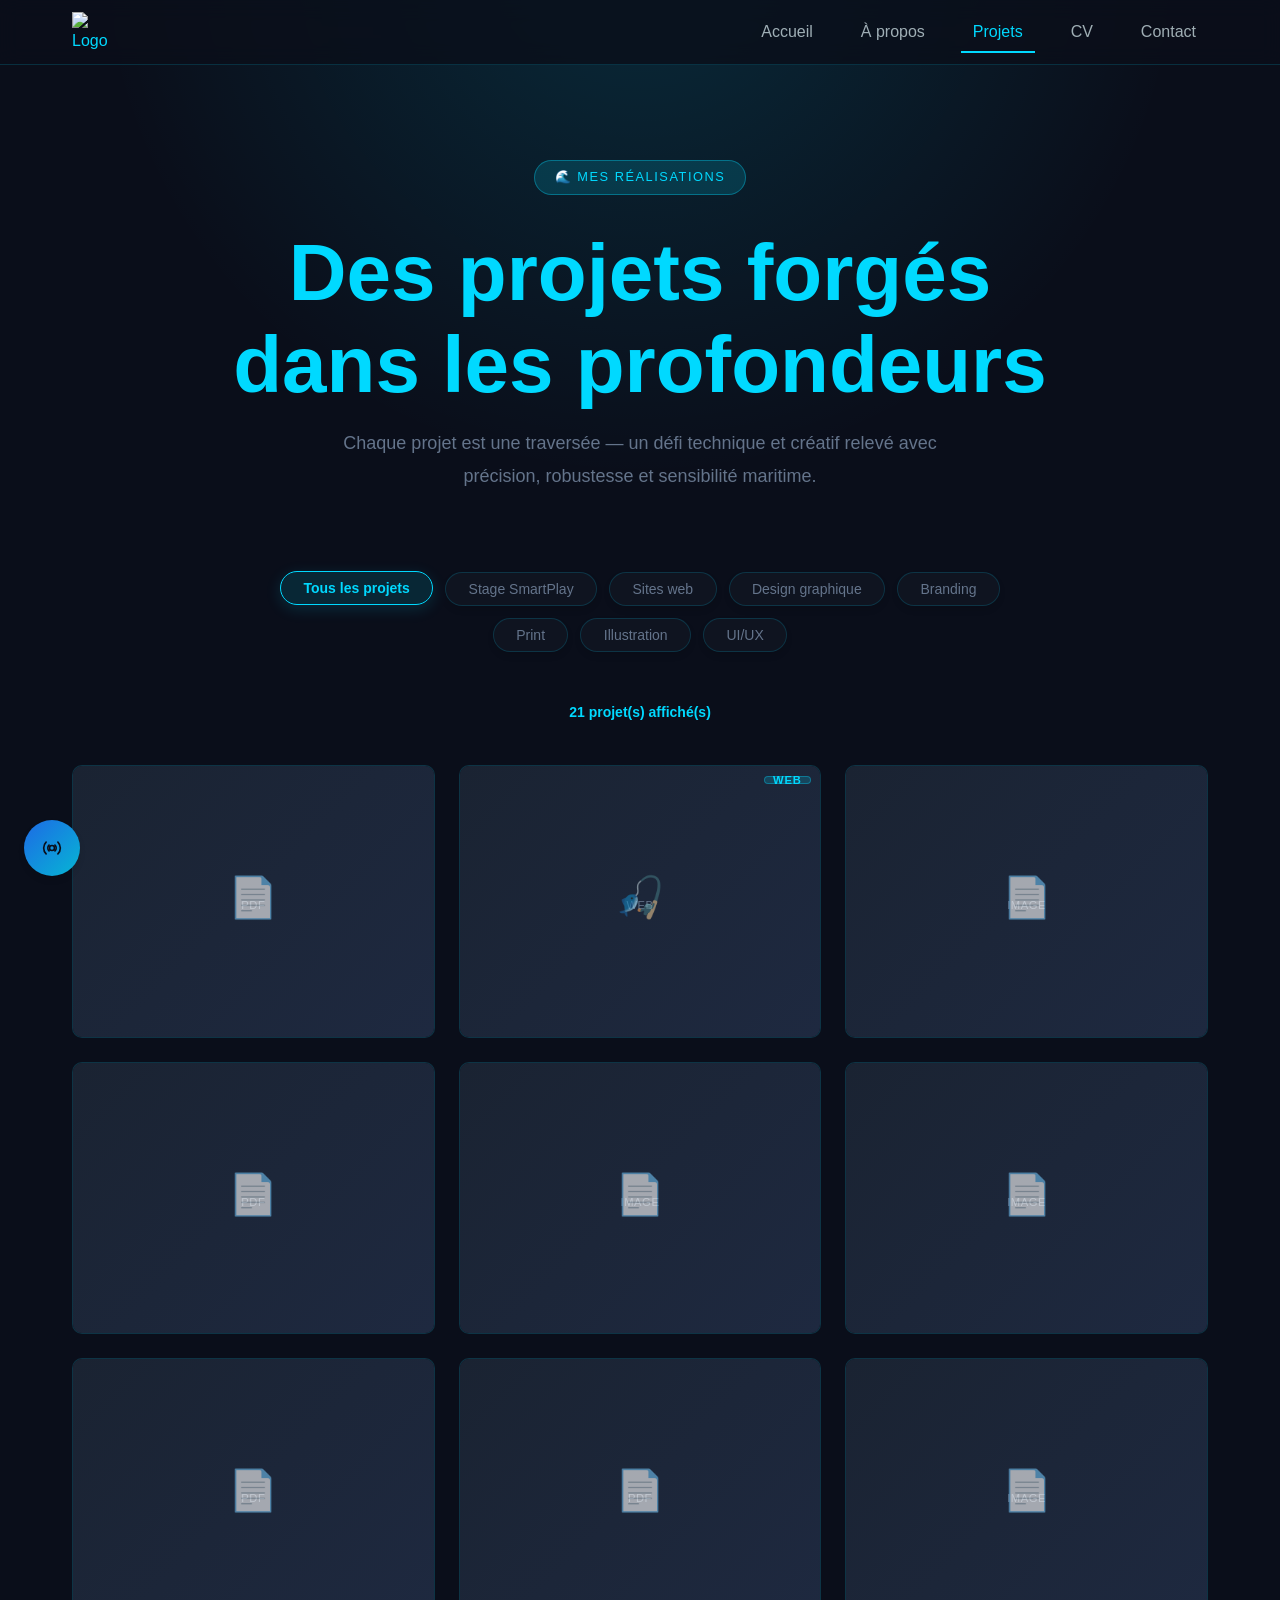
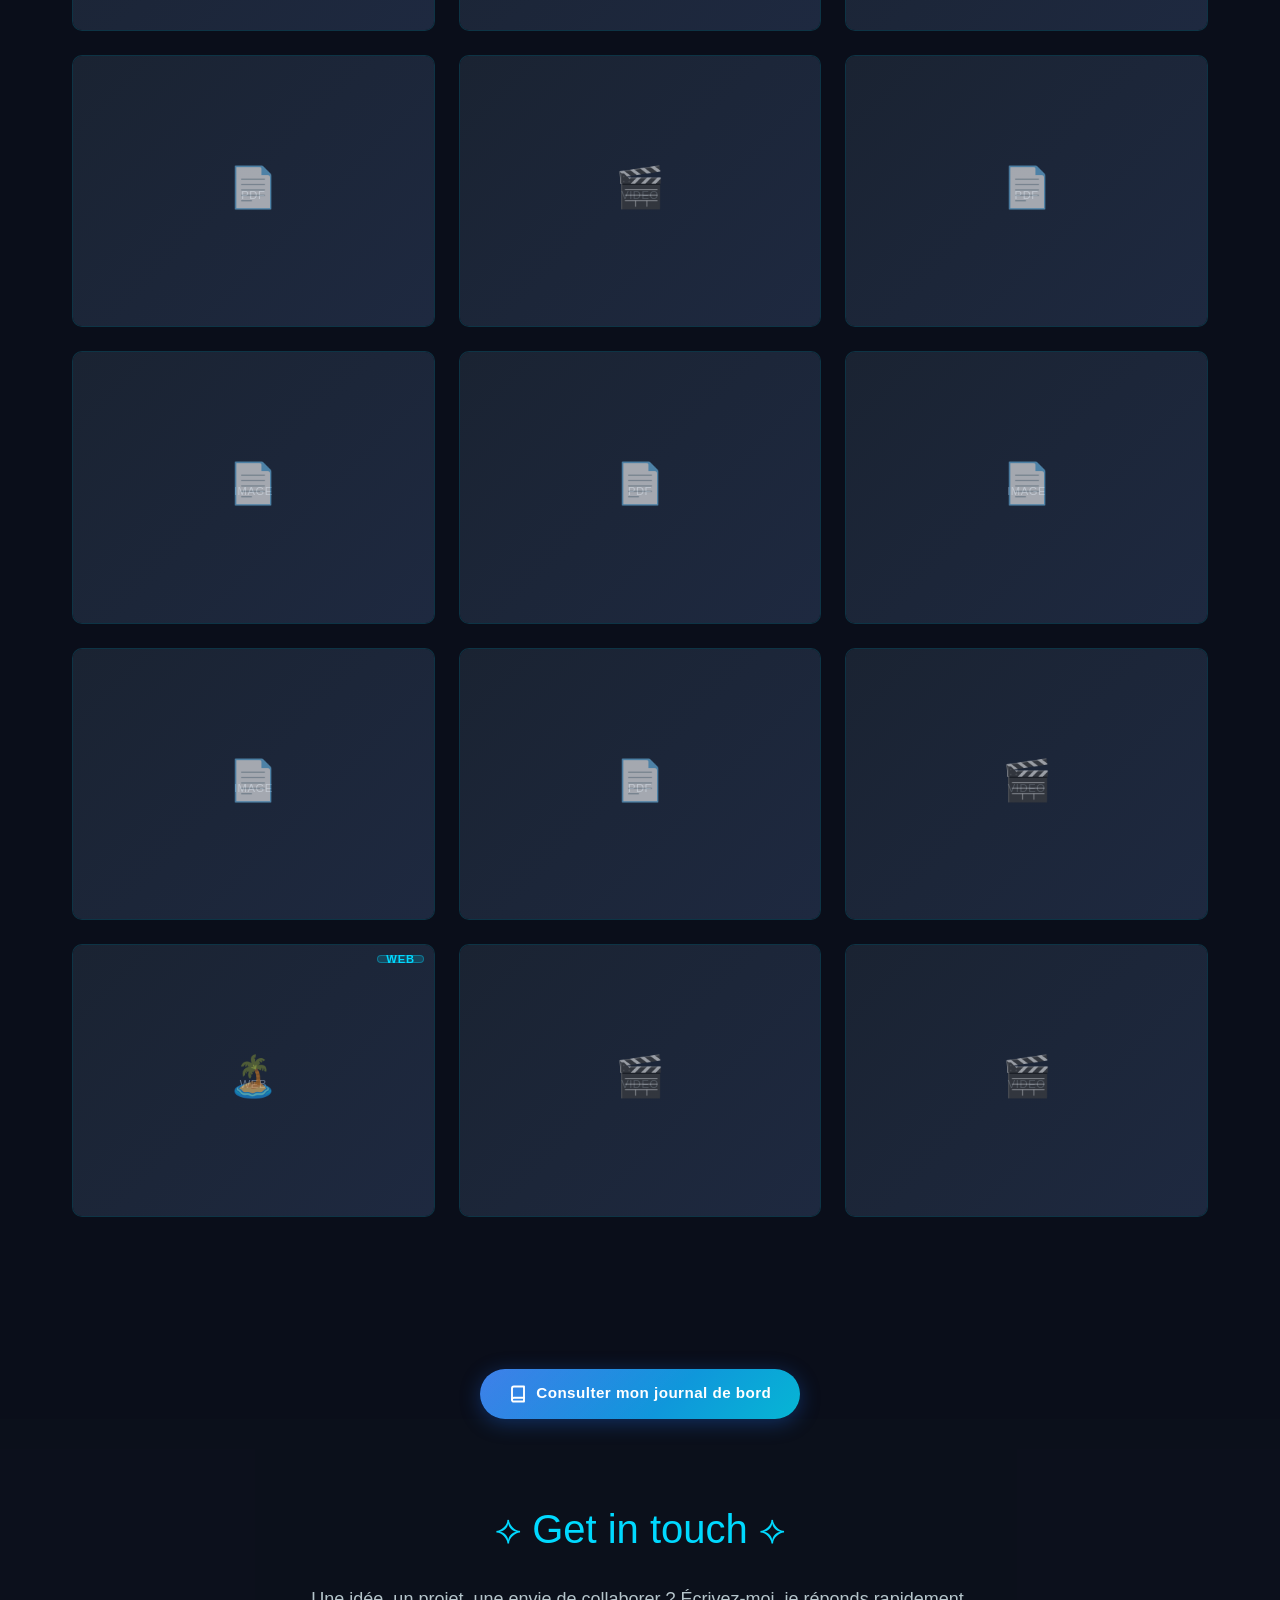
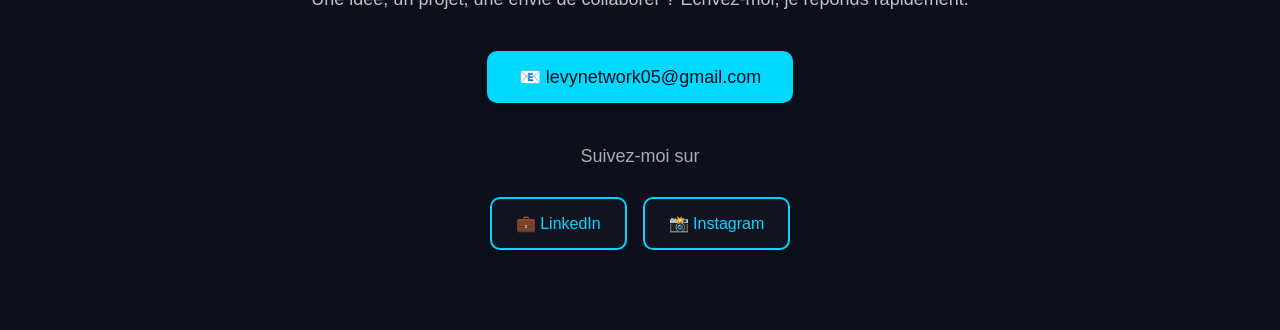
==== project.html @ 8e1d2e31 "Add files via upload" ====
<!DOCTYPE html>
<html lang="fr">
<head>
  <meta charset="UTF-8">
  <meta name="viewport" content="width=device-width, initial-scale=1.0">
  <title>Projets — Lévy CINQ-VAL</title>
  <meta name="description" content="Découvrez les projets de design graphique et développement web de Lévy CINQ-VAL.">
  <link rel="stylesheet" href="style.css">
  <style>
    .filters-section {
      padding: 2rem 1rem 0;
      display: flex;
      justify-content: center;
    }
    .filters-wrapper {
      display: flex;
      flex-wrap: wrap;
      gap: 0.6rem;
      justify-content: center;
      max-width: 900px;
    }
    .filter-btn {
      padding: 0.5rem 1.2rem;
      border-radius: 2rem;
      border: 1px solid var(--border);
      background: transparent;
      color: var(--muted-foreground);
      font-size: 0.875rem;
      cursor: pointer;
      transition: all 0.25s ease;
      font-family: inherit;
    }
    .filter-btn:hover { color: var(--primary); border-color: var(--primary); }
    .filter-btn.active {
      background: var(--primary);
      color: var(--primary-foreground);
      border-color: var(--primary);
      font-weight: 600;
    }
    .projects-section { padding: 2rem 1rem 5rem; }
    .projects-count {
      text-align: center;
      color: var(--muted-foreground);
      font-size: 0.85rem;
      margin-bottom: 2rem;
    }
    .projects-count span { color: var(--primary); font-weight: 600; }

    /* ═══════════════════════════════════════════════
       GALERIE — grille éditoriale de type masonry
       Chaque image conserve son ratio d'origine
       (portrait, paysage, carré) : pas de recadrage forcé.
       Par défaut : image seule. Au survol / focus / tap :
       overlay avec titre, catégorie, description, CTA.
    ═══════════════════════════════════════════════ */
    .gallery {
      column-count: 1;
      column-gap: 1.5rem;
      max-width: 1300px;
      margin: 0 auto;
    }
    @media (min-width: 640px) {
      .gallery { column-count: 2; }
    }
    @media (min-width: 1100px) {
      .gallery { column-count: 3; }
    }

    .project-card {
      position: relative;
      display: block;
      width: 100%;
      break-inside: avoid;
      margin: 0 0 1.5rem;
      border-radius: 1rem;
      overflow: hidden;
      background: var(--card);
      border: 1px solid var(--border);
      cursor: pointer;
      opacity: 0;
      transform: translateY(28px);
      transition: transform 0.35s cubic-bezier(.22,1,.36,1), box-shadow 0.35s ease, border-color 0.25s, opacity 0.5s ease;
    }
    .project-card.visible { opacity: 1; transform: translateY(0); }
    .project-card[data-hidden="true"] { display: none; }
    .project-card:hover,
    .project-card:focus-within {
      box-shadow: 0 16px 48px rgba(0,217,255,0.14);
      border-color: rgba(0,217,255,0.35);
    }
    .project-card:focus-visible { outline: 2px solid var(--primary); outline-offset: 2px; }

    /* L'image garde son ratio naturel : pas de crop, pas de hauteur fixe */
    .project-thumb {
      position: relative;
      width: 100%;
      display: block;
      background: var(--secondary);
      line-height: 0;
    }
    .project-thumb img,
    .project-thumb video {
      width: 100%;
      height: auto;
      display: block;
      transition: transform 0.6s cubic-bezier(.22,1,.36,1), filter 0.4s ease;
    }
    .project-card:hover .project-thumb img,
    .project-card:focus-within .project-thumb img,
    .project-card.revealed .project-thumb img {
      transform: scale(1.045);
      filter: brightness(0.55);
    }
    .thumb-placeholder {
      width: 100%;
      aspect-ratio: 4/3;
      display: flex;
      flex-direction: column;
      align-items: center;
      justify-content: center;
      gap: 0.5rem;
      background: linear-gradient(135deg, var(--secondary), var(--muted));
    }
    .thumb-placeholder-icon { font-size: 2.5rem; opacity: 0.6; }
    .thumb-placeholder-label { font-size: 0.7rem; color: var(--muted-foreground); letter-spacing: 0.05em; }

    .pdf-badge {
      position: absolute;
      top: 0.6rem;
      right: 0.6rem;
      z-index: 2;
      background: rgba(0,217,255,0.18);
      border: 1px solid rgba(0,217,255,0.35);
      color: var(--primary);
      font-size: 0.7rem;
      font-weight: 700;
      letter-spacing: 0.08em;
      padding: 0.2rem 0.5rem;
      border-radius: 0.35rem;
      backdrop-filter: blur(4px);
    }

    /* Overlay d'informations — masqué par défaut, révélé au survol/focus/tap */
    .gallery-caption {
      position: absolute;
      inset: 0;
      display: flex;
      flex-direction: column;
      justify-content: flex-end;
      padding: 1.4rem 1.25rem;
      background: linear-gradient(180deg, transparent 0%, rgba(5,8,18,0.35) 45%, rgba(5,8,18,0.92) 100%);
      opacity: 0;
      transform: translateY(6px);
      transition: opacity 0.35s ease, transform 0.35s ease;
      pointer-events: none;
    }
    .project-card:hover .gallery-caption,
    .project-card:focus-within .gallery-caption,
    .project-card.revealed .gallery-caption {
      opacity: 1;
      transform: translateY(0);
      pointer-events: auto;
    }
    .gallery-tags { display: flex; flex-wrap: wrap; gap: 0.35rem; margin-bottom: 0.55rem; }
    .project-tag {
      font-size: 0.68rem;
      font-weight: 600;
      letter-spacing: 0.05em;
      text-transform: uppercase;
      padding: 0.12rem 0.55rem;
      border-radius: 1rem;
      background: rgba(0,217,255,0.16);
      color: #7fe8ff;
      border: 1px solid rgba(0,217,255,0.3);
    }
    .gallery-title {
      font-size: 1.05rem;
      font-weight: 700;
      color: #fff;
      line-height: 1.3;
      margin-bottom: 0.35rem;
    }
    .gallery-desc {
      font-size: 0.82rem;
      color: rgba(255,255,255,0.78);
      line-height: 1.55;
      margin-bottom: 0.7rem;
      display: -webkit-box;
      -webkit-line-clamp: 2;
      -webkit-box-orient: vertical;
      overflow: hidden;
    }
    .gallery-link {
      font-size: 0.82rem;
      font-weight: 700;
      color: var(--primary);
      text-decoration: none;
      display: inline-flex;
      align-items: center;
      gap: 0.3rem;
    }

    #no-results {
      text-align: center;
      color: var(--muted-foreground);
      padding: 4rem 0;
      display: none;
      font-size: 1rem;
    }
    .projects-cta {
      padding: 5rem 1rem;
      text-align: center;
      background: rgba(15,20,32,0.3);
    }
    .cta-inner { max-width: 600px; margin: 0 auto; }
    .cta-inner h2 { font-size: 2rem; color: var(--primary); margin-bottom: 1rem; }
    .cta-inner p { color: var(--muted-foreground); margin-bottom: 2rem; line-height: 1.7; }

    /* Modal (conservée uniquement pour les images / vidéos —
       les PDF s'ouvrent désormais dans un nouvel onglet, cf. doc audit) */
    .pdf-modal {
      position: fixed;
      inset: 0;
      z-index: 9000;
      display: flex;
      align-items: center;
      justify-content: center;
      opacity: 0;
      pointer-events: none;
      transition: opacity 0.35s ease;
    }
    .pdf-modal.open { opacity: 1; pointer-events: all; }
    .modal-backdrop {
      position: absolute;
      inset: 0;
      background: rgba(5, 8, 18, 0.92);
      backdrop-filter: blur(12px);
    }
    .modal-box {
      position: relative;
      z-index: 1;
      width: 92vw;
      max-width: 960px;
      height: 88vh;
      background: var(--card);
      border: 1px solid var(--border);
      border-radius: 1.25rem;
      display: flex;
      flex-direction: column;
      overflow: hidden;
      transform: scale(0.94) translateY(20px);
      transition: transform 0.4s cubic-bezier(.22,1,.36,1);
      box-shadow: 0 32px 80px rgba(0,0,0,0.5), 0 0 0 1px rgba(0,217,255,0.08);
    }
    .pdf-modal.open .modal-box { transform: scale(1) translateY(0); }
    .modal-header {
      display: flex;
      align-items: center;
      justify-content: space-between;
      padding: 1rem 1.5rem;
      border-bottom: 1px solid var(--border);
      flex-shrink: 0;
      gap: 1rem;
    }
    .modal-title {
      font-size: 0.95rem;
      font-weight: 600;
      color: var(--foreground);
      white-space: nowrap;
      overflow: hidden;
      text-overflow: ellipsis;
    }
    .modal-actions { display: flex; gap: 0.5rem; align-items: center; flex-shrink: 0; }
    .modal-btn {
      padding: 0.4rem 0.9rem;
      border-radius: 0.5rem;
      font-size: 0.8rem;
      font-weight: 600;
      cursor: pointer;
      border: 1px solid var(--border);
      background: transparent;
      color: var(--foreground);
      font-family: inherit;
      transition: all 0.2s;
      text-decoration: none;
      display: inline-flex;
      align-items: center;
      gap: 0.3rem;
    }
    .modal-btn:hover { border-color: var(--primary); color: var(--primary); }
    .modal-btn.close-btn {
      background: rgba(239,68,68,0.1);
      border-color: rgba(239,68,68,0.3);
      color: #ef4444;
    }
    .modal-btn.close-btn:hover { background: rgba(239,68,68,0.2); }
    .modal-img-wrap {
      flex: 1;
      overflow: auto;
      display: flex;
      align-items: center;
      justify-content: center;
      padding: 1rem;
      background: #080c18;
    }
    .modal-img-wrap img,
    .modal-img-wrap video { max-width: 100%; max-height: 100%; object-fit: contain; border-radius: 0.5rem; }

    /* Journal de bord + Get in touch — fin de page, réutilisent
       les composants existants (btn-cv-cta, section-alt, cta-content) */
    .journal-section { padding: 1rem 1rem 0; text-align: center; }

    .project-card:nth-child(1) { transition-delay: 0.05s; }
    .project-card:nth-child(2) { transition-delay: 0.1s; }
    .project-card:nth-child(3) { transition-delay: 0.15s; }
    .project-card:nth-child(4) { transition-delay: 0.2s; }
    .project-card:nth-child(5) { transition-delay: 0.25s; }
    .project-card:nth-child(6) { transition-delay: 0.3s; }
  </style>
</head>
<body>

  <header id="header" class="header slide-down">
    <div class="container">
      <div class="header-content">
        <a href="index.html" class="logo-link">
          <img src="images/Logo.png" alt="Logo" class="logo">
          <span class="logo-text">Lévy CINQ-VAL</span>
        </a>
        <button class="nav-toggle" aria-label="Menu" data-i18n-aria-label="menu.aria">
          <span></span><span></span><span></span>
        </button>
        <nav class="nav">
          <a href="index.html" class="nav-link" data-i18n="nav.home">Accueil</a>
          <a href="about.html" class="nav-link" data-i18n="nav.about">À propos</a>
          <a href="project.html" class="nav-link active" data-i18n="nav.projects">Projets</a>
          <a href="resume.html" class="nav-link" data-i18n="nav.resume">CV</a>
          <a href="contact.html" class="nav-link" data-i18n="nav.contact">Contact</a>
        </nav>
      </div>
    </div>
  </header>

  <section class="projects-hero">
    <div class="container">
      <div class="projects-hero-label fade-in-delay-1" data-i18n="projects.hero.label">🌊 Mes réalisations</div>
      <h1 class="fade-in-delay-2"><span data-i18n="projects.hero.title.pre">Des projets </span><span data-i18n="projects.hero.title.hl">forgés</span><br><span data-i18n="projects.hero.title.post">dans les profondeurs</span></h1>
      <p class="fade-in-delay-3" data-i18n="projects.hero.subtitle">
        Chaque projet est une traversée — un défi technique et créatif relevé avec
        précision, robustesse et sensibilité maritime.
      </p>
    </div>
  </section>

  <section class="filters-section">
    <div class="filters-wrapper reveal" id="filters-wrapper"></div>
  </section>

  <section class="projects-section">
    <div class="container">
      <p class="projects-count reveal">
        <span id="count">0</span> <span id="count-suffix" data-i18n="projects.count.suffix">projet(s) affiché(s)</span>
      </p>
      <div class="gallery" id="projects-grid"></div>
      <p id="no-results" data-i18n="projects.noResults">Aucun projet dans cette catégorie pour l'instant.</p>
    </div>
  </section>

  <!-- Journal de bord de stage — ressource complémentaire -->
  <section class="journal-section">
    <a href="projects/Journal_de_bord_stage.pdf" target="_blank" rel="noopener" class="btn-cv-cta">
      <svg viewBox="0 0 24 24" fill="none" stroke="currentColor" stroke-width="2.5" stroke-linecap="round" stroke-linejoin="round">
        <path d="M4 19.5A2.5 2.5 0 016.5 17H20"/>
        <path d="M6.5 2H20v20H6.5A2.5 2.5 0 014 19.5v-15A2.5 2.5 0 016.5 2z"/>
      </svg>
      <span data-i18n="projects.journal.cta">Consulter mon journal de bord</span>
    </a>
  </section>

  <!-- Get in touch -->
  <section class="section section-alt">
    <div class="container">
      <div class="cta-content scale-in">
        <h2 class="cta-title" data-i18n="projects.contact.title">⟡ Get in touch ⟡</h2>
        <p class="cta-text" data-i18n="projects.contact.text">
          Une idée, un projet, une envie de collaborer ? Écrivez-moi, je réponds rapidement.
        </p>
        <a href="mailto:levynetwork05@gmail.com" class="btn btn-primary btn-large">
          📧 levynetwork05@gmail.com
        </a>
        <div class="social-links">
          <p class="social-title" data-i18n="home.social.title">Suivez-moi sur</p>
          <div class="social-buttons">
            <a href="https://www.linkedin.com" target="_blank" class="social-btn"><span>💼 LinkedIn</span></a>
            <a href="https://www.instagram.com/levy_drawn?utm_source=qr&igsh=N2xmbmc2c2drcTV4" target="_blank" class="social-btn"><span>📸 Instagram</span></a>
          </div>
        </div>
      </div>
    </div>
  </section>

  <div class="pdf-modal" id="pdf-modal" role="dialog" aria-modal="true">
    <div class="modal-backdrop" id="modal-backdrop"></div>
    <div class="modal-box">
      <div class="modal-header">
        <span class="modal-title" id="modal-title" data-i18n="projects.modal.loading">Chargement…</span>
        <div class="modal-actions">
          <a href="#" class="modal-btn" id="modal-download" download target="_blank"><span data-i18n="projects.modal.download">↓ Télécharger</span></a>
          <button class="modal-btn close-btn" id="modal-close"><span data-i18n="projects.modal.close">✕ Fermer</span></button>
        </div>
      </div>
      <div id="modal-content-area"></div>
    </div>
  </div>

  <div id="accessibility-widget" class="accessibility-widget">
    <button id="accessibility-toggle" class="accessibility-toggle" aria-label="Accessibilité" data-i18n-aria-label="a11y.aria" title="Options d'accessibilité" data-i18n-title="a11y.title">
      <svg viewBox="0 0 24 24" fill="none" stroke="currentColor" stroke-width="2" stroke-linecap="round" stroke-linejoin="round">
        <circle cx="12" cy="12" r="3"/><path d="M19.07 4.93a10 10 0 010 14.14M4.93 4.93a10 10 0 000 14.14"/>
        <path d="M15.54 8.46a5 5 0 010 7.07M8.46 8.46a5 5 0 000 7.07"/>
      </svg>
    </button>
    <div id="accessibility-panel" class="accessibility-panel hidden">
      <h3 class="panel-title" data-i18n="a11y.panelTitle">Accessibilité</h3>
      <button class="accessibility-option" onclick="toggleTheme()"><span data-i18n="a11y.theme">🌓 Thème</span><span id="theme-label">Sombre</span></button>
      <button class="accessibility-option" onclick="cycleFontSize()"><span data-i18n="a11y.fontSize">🔤 Taille du texte</span><span id="font-size-label">Normal</span></button>
      <button class="accessibility-option" onclick="toggleContrast()"><span data-i18n="a11y.contrast">⚡ Contraste élevé</span><span id="contrast-label">Désactivé</span></button>
      <button class="accessibility-option" onclick="toggleLanguage()"><span data-i18n="a11y.language">🌍 Langue</span><span id="language-label">Français</span></button>
    </div>
  </div>

  <button id="scroll-top-btn" aria-label="Retour en haut" data-i18n-aria-label="scrollTop.aria">↑</button>
  <script src="script.js"></script>
  <script>
  /* ─────────────────────────────────────────────────────
     Données projets — structure centralisée.
     Pour changer l'image de couverture d'un projet, modifier
     UNIQUEMENT sa valeur `coverImage` ci-dessous (chemin vers
     le fichier image). C'est le seul endroit à éditer.

     Projet
     ├── title / title_en      → nom affiché (FR / EN)
     ├── category               → catégories pour les filtres
     ├── description / _en      → texte affiché au survol
     ├── coverImage             → ⭐ image de couverture (galerie)
     ├── file                   → PDF/image/vidéo ouvert au clic
     ├── liveUrl                → lien externe (projets type "web")
     └── tags / tags_en         → étiquettes affichées

     title_en / description_en / tags_en permettent la traduction
     complète des cartes. ⚠️ Noms de projets, technologies : non traduits.
  ───────────────────────────────────────────────────── */
  const PROJECTS_DATA = [
    {
      title: "Affiche de cinéma — The Fall Guy",
      title_en: "Movie poster — The Fall Guy",
      file: "11/Affiche_cinema_The_Fall_Guy.pdf",
      coverImage: "thumbs/Affiche_cinema_The_Fall_Guy.jpg",
      type: "pdf",
      tags: ["Design", "Print", "Cinéma"],
      tags_en: ["Design", "Print", "Cinema"],
      category: "design print",
      description: "Création d'une affiche de cinéma pour le film The Fall Guy. Travail sur la typographie, la composition et l'ambiance visuelle.",
      description_en: "Creation of a movie poster for The Fall Guy. Work on typography, composition and visual mood.",
      year: "2026"
    },
    {
      title: "Présentation — Affiche Film",
      title_en: "Presentation — Movie Poster",
      file: "11/Presentation affiche film.pdf",
      coverImage: "thumbs/Presentation_affiche_film.jpg",
      type: "pdf",
      tags: ["Design", "Présentation", "Print"],
      tags_en: ["Design", "Presentation", "Print"],
      category: "design print",
      description: "Dossier de présentation du processus créatif et des choix graphiques pour la création d'une affiche de film.",
      description_en: "Presentation deck of the creative process and design choices behind a movie poster.",
      year: "2025"
    },
    {
      title: "Morpho — Charte Graphique",
      title_en: "Morpho — Brand Guidelines",
      file: "11/Morpho_charte_graphique.pdf",
      coverImage: "thumbs/Morpho_charte_graphique_.jpg",
      type: "pdf",
      tags: ["Branding", "Charte", "Identité"],
      tags_en: ["Branding", "Guidelines", "Identity"],
      category: "branding design",
      description: "Conception complète d'une charte graphique pour la marque Morpho : couleurs, typographies, règles d'usage et déclinaisons.",
      description_en: "Full brand guideline design for Morpho: colours, typography, usage rules and variations.",
      year: "2026"
    },
    {
      title: "Charte Graphique",
      title_en: "Brand Guidelines",
      file: "11/Charte graphique.pdf",
      coverImage: "thumbs/Charte_graphique.jpg",
      type: "pdf",
      tags: ["Branding", "Charte", "Design"],
      tags_en: ["Branding", "Guidelines", "Design"],
      category: "branding design",
      description: "Élaboration d'une charte graphique complète définissant l'identité visuelle d'une marque de bout en bout.",
      description_en: "Full brand guideline development, defining a brand's visual identity end-to-end.",
      year: "2026"
    },
    {
      title: "Logo Karu",
      title_en: "Karu Logo",
      file: "projects/Logo karu.png",
      coverImage: "thumbs/Logo_karu_thumb.jpg",
      type: "image",
      tags: ["Logo", "Branding", "Identité"],
      tags_en: ["Logo", "Branding", "Identity"],
      category: "branding design",
      description: "Création du logotype de la marque Karu : recherche typographique, iconographie et déclinaisons couleur.",
      description_en: "Logo design for the Karu brand: typography exploration, iconography and colour variations.",
      year: "2026"
    },
    {
      title: "Illustration BlackaPink",
      title_en: "BlackaPink Illustration",
      file: "projects/Illustration BlackaPink.png",
      coverImage: "thumbs/Illustration_BlackaPink_thumb.jpg",
      type: "image",
      tags: ["Illustration", "Digital", "Art"],
      tags_en: ["Illustration", "Digital", "Art"],
      category: "illustration design",
      description: "Illustration digitale inspirée de l'univers BlackaPink. Travail sur le style, la couleur et la composition.",
      description_en: "Digital illustration inspired by the BlackaPink universe. Work on style, colour and composition.",
      year: "2026"
    },
    {
      title: "KaruApp — Site Web",
      title_en: "KaruApp — Website",
      file: null,
      liveUrl: "https://noahcassindabriou971-bot.github.io/Karuapp/",
      coverImage: null,
      thumbPlaceholder: "🏝️",
      type: "web",
      tags: ["Web", "HTML/CSS", "JavaScript"],
      tags_en: ["Web", "HTML/CSS", "JavaScript"],
      category: "web design",
      description: "Site web KaruApp — Développement d'une application web dédiée à la découverte de la Guadeloupe. Intégration HTML/CSS/JS, design responsive et expérience utilisateur fluide.",
      description_en: "KaruApp website — Development of a web app dedicated to discovering Guadeloupe. HTML/CSS/JS integration, responsive design and smooth UX.",
      year: "2026"
    },
    {
      title: "Fishing Guide — Prototype Figma",
      title_en: "Fishing Guide — Figma Prototype",
      file: null,
      liveUrl: "https://noahcassindabriou971-bot.github.io/sae10.5/",
      coverImage: null,
      thumbPlaceholder: "🎣",
      type: "web",
      tags: ["Figma", "UI/UX", "Prototype"],
      tags_en: ["Figma", "UI/UX", "Prototype"],
      category: "web design uiux",
      description: "Prototype Figma pour un site de guide de pêche. Conception UX complète : wireframes, maquettes haute fidélité, composants et design system.",
      description_en: "Figma prototype for a fishing guide website. Full UX design: wireframes, high-fidelity mockups, components and design system.",
      year: "2025"
    },
    {
      title: "Affiche JPO — L'Oasis des Héros",
      title_en: "Open Day Poster — L'Oasis des Héros",
      file: "thumbs2/Affiche_JPO_LOasis_des_Heros.png",
      coverImage: "thumbs/Affiche_JPO_LOasis_des_Heros.png",
      type: "image",
      tags: ["Design", "Print", "Affiche"],
      tags_en: ["Design", "Print", "Poster"],
      category: "design print",
      description: "Création d'une affiche pour les Journées Portes Ouvertes de L'Oasis des Héros. Travail sur la composition, la typographie et l'identité visuelle de l'événement.",
      description_en: "Poster design for the L'Oasis des Héros Open Day. Work on composition, typography and the event's visual identity.",
      year: "2026"
    },
    {
      title: "Branding — Orane Phedon",
      title_en: "Branding — Orane Phedon",
      file: "thumbs2/Brending Orane Phedon.pdf",
      coverImage: "thumbs/Brending_Orane_Phedon.jpg",
      type: "pdf",
      tags: ["Design", "Branding", "Identité visuelle"],
      tags_en: ["Design", "Branding", "Visual identity"],
      category: "design branding",
      description: "Conception de l'identité visuelle complète pour Orane Phedon. Création du logo, de la charte graphique et des supports de communication.",
      description_en: "Full visual identity design for Orane Phedon. Logo creation, brand guidelines and communication materials.",
      year: "2026"
    },
    {
      title: "Reportage — IMPT",
      title_en: "Report — IMPT",
      file: "thumbs2/IMPT_reportage_final.mp4",
      coverImage: "projects/IMPT.png",
      thumbPlaceholder: "🎬",
      type: "video",
      tags: ["Vidéo", "Reportage", "Montage"],
      tags_en: ["Video", "Report", "Editing"],
      category: "video",
      description: "Réalisation d'un reportage vidéo pour l'IMPT. Tournage, direction artistique et montage final.",
      description_en: "Video report produced for IMPT. Filming, art direction and final editing.",
      year: "2026",
      missing: true
    },
    {
      title: "Moodboard",
      title_en: "Moodboard",
      file: "11/Moodboard.pdf",
      coverImage: "projects/ys.png",
      type: "pdf",
      tags: ["Design", "Direction artistique", "Moodboard"],
      tags_en: ["Design", "Art direction", "Moodboard"],
      category: "design",
      description: "Élaboration d'un moodboard de direction artistique. Recherche visuelle, sélection d'influences et définition d'une atmosphère graphique cohérente.",
      description_en: "Art-direction moodboard development. Visual research, reference selection and definition of a coherent graphic mood.",
      year: "2026"
    },
    {
      title: "Présentation SAé — KARUapp",
      title_en: "SAé Presentation — KARUapp",
      file: "11/Presentation_SAe_KARUapp.pdf",
      coverImage: "thumbs/Presentation_SAe_KARUapp.jpg",
      type: "pdf",
      tags: ["Présentation", "SAé", "BUT MMI"],
      tags_en: ["Presentation", "SAé", "BUT MMI"],
      category: "design print uiux",
      description: "Dossier de présentation du projet SAé KARUapp réalisé dans le cadre du BUT MMI. Détail de la démarche de projet, conception UX/UI et réalisation.",
      description_en: "Presentation deck for the SAé KARUapp project, carried out as part of BUT MMI. Details on project approach, UX/UI design and delivery.",
      year: "2026"
    },
    {
      title: "Rally Grand Fond",
      title_en: "Final Video",
      file: "10/reel rally.mp4",
      coverImage: "projects/w.png",
      thumbPlaceholder: "🎬",
      type: "video",
      tags: ["Reel", "Montage", "Stage", "Covering"],
      tags_en: ["Video", "Editing", "Covering"],
      category: "Stage",
      description: "Production et montage vidéo dune Audi . Travail visuelle, le rythme et la post-production.",
      description_en: "Production and editing of a racing video. Work on visual storytelling, pacing and post-production.",
      year: "2026 — Stage SmartPlay",
      missing: true
    },

    /* ═══════════════════════════════════════════════════
       STAGE — SmartPlay (Les Abymes, Guadeloupe)
       Communication visuelle, marquage publicitaire, covering
       de véhicules, impression numérique grand format.
       Stage du 1er au 30 juin 2026.
    ═══════════════════════════════════════════════════ */
    {
      title: "BAT — Pharmacie de la Gabarre",
      title_en: "Proof (BAT) — Pharmacie de la Gabarre",
      file: "14/BAT_Pharmacie_Gabarre.jpg",
      coverImage: "projects/PH.png",
      type: "image",
      tags: ["Stage", "BAT", "Textile"],
      tags_en: ["Internship", "Proof (BAT)", "Textile"],
      category: "stage design print",
      description: "Réalisation du BAT (Bon À Tirer) des blouses de la Pharmacie de la Gabarre — préparatrice, responsable, pharmacien(ne) — chez SmartPlay. Besoin client : des tenues personnalisées et différenciées par fonction. Mon rôle : conception des visuels et vérification de la conformité avant validation client (couleurs, dimensions, logos). Outils : Photoshop, Affinity Designer.",
      description_en: "Design of the proof (BAT) for the Pharmacie de la Gabarre staff uniforms — pharmacy assistant, manager, pharmacist — at SmartPlay. Client need: distinct, personalised outfits per role. My role: visual design and compliance check before client sign-off (colours, sizing, logos). Tools: Photoshop, Affinity Designer.",
      year: "2026 — Stage SmartPlay"
    },
    {
      title: "EASYLOC — Habillage camion & signalétique",
      title_en: "EASYLOC — Truck wrap & signage",
      file: "14/Easyloc_Camion.jpg",
      coverImage: "projects/EL.png",
      type: "image",
      tags: ["Stage", "Covering", "BAT", "Signalétique"],
      tags_en: ["Internship", "Vehicle wrap", "Proof (BAT)", "Signage"],
      category: "stage branding design",
      description: "BAT pour le semi-covering du camion EASYLOC (stickers, bande magnétique, panneau recto-verso) chez SmartPlay. Besoin client : rendre le véhicule immédiatement identifiable sur les chantiers. Mon rôle : mise en page du BAT à partir des photos du véhicule et vérification des mentions obligatoires (convoi exceptionnel, coordonnées). Outils : Photoshop.",
      description_en: "Proof (BAT) for the semi-wrap of the EASYLOC truck (stickers, magnetic strip, double-sided sign) at SmartPlay. Client need: make the vehicle instantly recognisable on job sites. My role: laying out the proof from vehicle photos and checking mandatory markings. Tools: Photoshop.",
      year: "2026 — Stage SmartPlay"
    },
    {
      title: "Gwada Beer × SmartPlay — Covering d'une Grena",
      title_en: "Gwada Beer × SmartPlay — Moped wrap",
      file: "15/Gwada_Grena_Carrousel.jpg",
      coverImage: "projects/gwada.png",
      type: "image",
      tags: ["Stage", "Réseaux sociaux", "Covering", "Carrousel"],
      tags_en: ["Internship", "Social media", "Vehicle wrap", "Carousel"],
      category: "stage branding illustration",
      description: "Collaboration SmartPlay × Gwada Beer : covering complet d'une Grena (mobylette traditionnelle) aux couleurs de la marque. Besoin client : une communication originale et virale pour Gwada Beer. Mon rôle : création du carrousel Instagram (avant/après, détails) à partir des photos prises avant et après la pose. Outils : Photoshop, Canva.",
      description_en: "SmartPlay × Gwada Beer collaboration: full wrap of a Grena (traditional moped) in the brand's colours. Client need: original, shareable content for Gwada Beer. My role: creating the Instagram carousel (before/after, details) from photos taken before and after the wrap. Tools: Photoshop, Canva.",
      year: "2026 — Stage SmartPlay"
    },
    {
      title: "Tour de la Guadeloupe — Habillage véhicules",
      title_en: "Tour de la Guadeloupe — Vehicle wraps",
      file: "15/Tour_Guadeloupe_Covering.pdf",
      coverImage: "13/12.png",
      type: "pdf",
      tags: ["Stage", "Covering", "Print", "Institutionnel"],
      tags_en: ["Internship", "Vehicle wrap", "Print", "Institutional"],
      category: "stage design print",
      description: "Visuels de communication pour le total covering de véhicules (bus, SUV) aux couleurs du Tour de la Guadeloupe et de la Région Guadeloupe, réalisé chez SmartPlay. Mon rôle : mise en avant du savoir-faire de l'entreprise à travers des visuels promotionnels reprenant les photos des véhicules habillés. Outils : Photoshop, Canva.",
      description_en: "Communication visuals for the total covering of vehicles (bus, SUV) in Tour de la Guadeloupe and Région Guadeloupe branding, produced at SmartPlay. My role: showcasing the company's know-how through promotional visuals built from photos of the wrapped vehicles. Tools: Photoshop, Canva.",
      year: "2026 — Stage SmartPlay"
    },
    {
      title: "Campagne publicitaire — Covering 2 roues",
      title_en: "Ad campaign — Two-wheeler wraps",
      file: "15/Campagne_2roues.jpg",
      coverImage: "thumbs/Campagne_2roues.jpg",
      type: "image",
      tags: ["Stage", "Publicité", "Print", "Réseaux sociaux"],
      tags_en: ["Internship", "Advertising", "Print", "Social media"],
      category: "stage design print",
      description: "Série d'affiches publicitaires SmartPlay pour promouvoir le covering des deux-roues (motos, scooters, mobylettes), incluant la mise en avant du projet Gwada Beer. Mon rôle : conception de plusieurs déclinaisons visuelles avec une direction artistique cohérente. Outils : Photoshop, Canva.",
      description_en: "Series of SmartPlay ad posters promoting two-wheeler wraps (motorcycles, scooters, mopeds), including a feature of the Gwada Beer project. My role: designing several visual variations with a consistent art direction. Tools: Photoshop, Canva.",
      year: "2026 — Stage SmartPlay"
    },
    {
      title: "Camion JANKY — Semi-covering & Reels",
      title_en: "JANKY truck — Semi-wrap & Reels",
      file: "14/Camion_JANKY_reel.mp4",
      coverImage: "projects/janky.png",
      thumbPlaceholder: "🎬",
      type: "video",
      tags: ["Stage", "Vidéo", "Covering", "Reels"],
      tags_en: ["Internship", "Video", "Vehicle wrap", "Reels"],
      category: "stage video",
      description: "Semi-covering d'un camion de chantier JANKY chez SmartPlay, suivi de la création de contenus Instagram (photos, Reels). Besoin client : valoriser le véhicule fraîchement habillé sur les réseaux sociaux. Mon rôle : participation à la pose puis montage vidéo des Reels. Outils : CapCut, DaVinci Resolve.",
      description_en: "Semi-wrap of a JANKY construction truck at SmartPlay, followed by Instagram content creation (photos, Reels). Client need: showcase the freshly wrapped vehicle on social media. My role: helped with the wrap application then edited the video Reels. Tools: CapCut, DaVinci Resolve.",
      year: "2026 — Stage SmartPlay"
    },
    {
      title: "Formation Covering HEXIS — Montage & Reels",
      title_en: "HEXIS Wrap Training — Editing & Reels",
      file: "10/Formation_HEXIS_reel.mp4",
      coverImage: "projects/hexis.png",
      thumbPlaceholder: "🎬",
      type: "video",
      tags: ["Stage", "Vidéo", "Montage", "Formation"],
      tags_en: ["Internship", "Video", "Editing", "Training"],
      category: "stage video",
      description: "Montage des vidéos tournées lors d'une formation covering (centre HEXIS) suivie par des collègues de SmartPlay. Mon rôle : transformation des rushes en Reels et publications Instagram exploitables. Outils : CapCut, DaVinci Resolve.",
      description_en: "Editing of footage filmed during a wrap-application training session (HEXIS centre) attended by SmartPlay colleagues. My role: turning the raw footage into ready-to-publish Reels and Instagram posts. Tools: CapCut, DaVinci Resolve.",
      year: "2026 — Stage SmartPlay"
    }
  ];

  const CATEGORIES = [
    { key: "all",          labelKey: "projects.filter.all" },
    { key: "stage",        labelKey: "projects.filter.stage" },
    { key: "web",          labelKey: "projects.filter.web" },
    { key: "design",       labelKey: "projects.filter.design" },
    { key: "branding",     labelKey: "projects.filter.branding" },
    { key: "print",        labelKey: "projects.filter.print" },
    { key: "illustration", labelKey: "projects.filter.illustration" },
    { key: "uiux",         labelKey: "projects.filter.uiux" },
  ];

  const filtersWrapper = document.getElementById('filters-wrapper');
  const grid       = document.getElementById('projects-grid');
  const countEl    = document.getElementById('count');
  const noResults  = document.getElementById('no-results');
  const isTouch    = window.matchMedia('(hover: none)').matches;

  let activeFilter = 'all';

  function renderFilters() {
    filtersWrapper.innerHTML = '';
    CATEGORIES.forEach(cat => {
      const btn = document.createElement('button');
      btn.className = 'filter-btn' + (cat.key === activeFilter ? ' active' : '');
      btn.dataset.filter = cat.key;
      btn.textContent = t(cat.labelKey);
      filtersWrapper.appendChild(btn);
    });
  }

  function currentProjects() {
    return activeFilter === 'all'
      ? PROJECTS_DATA
      : PROJECTS_DATA.filter(p => p.category.includes(activeFilter));
  }

  /* ─────────────────────────────────────────
     ✅ FIX : création de la miniature via JS
     au lieu d'un onerror inline (qui cassait
     les guillemets et bloquait le fallback)
  ───────────────────────────────────────── */
  function buildThumb(proj, thumbDiv) {
    const label = proj.type ? proj.type.toUpperCase() : '';
    if (proj.coverImage) {
      const img = document.createElement('img');
      img.alt     = window.t ? t(proj.title_en ? (accessibilityState.language === 'en' ? proj.title_en : proj.title) : proj.title) : proj.title;
      img.loading = 'lazy';
      img.src     = proj.coverImage;

      img.addEventListener('error', function () {
        thumbDiv.innerHTML = '';
        const ph = document.createElement('div');
        ph.className = 'thumb-placeholder';
        ph.innerHTML =
          '<div class="thumb-placeholder-icon">' + (proj.thumbPlaceholder || '📄') + '</div>' +
          '<div class="thumb-placeholder-label">' + label + '</div>';
        thumbDiv.appendChild(ph);
      });

      thumbDiv.appendChild(img);
    } else {
      const ph = document.createElement('div');
      ph.className = 'thumb-placeholder';
      ph.innerHTML =
        '<div class="thumb-placeholder-icon">' + (proj.thumbPlaceholder || '📄') + '</div>' +
        '<div class="thumb-placeholder-label">' + label + '</div>';
      thumbDiv.appendChild(ph);
    }
  }

  function buildCards(projects) {
    const lang = accessibilityState.language === 'en';
    grid.innerHTML = '';
    projects.forEach((proj) => {
      const title = lang && proj.title_en ? proj.title_en : proj.title;
      const desc  = lang && proj.description_en ? proj.description_en : proj.description;
      const tags  = lang && proj.tags_en ? proj.tags_en : proj.tags;

      const card = document.createElement('div');
      card.className    = 'project-card';
      card.dataset.category = proj.category;
      card.setAttribute('tabindex', '0');
      card.setAttribute('role', 'button');
      card.setAttribute('aria-label', title);

      const tagsHtml = tags.map(tg => '<span class="project-tag">' + tg + '</span>').join('');
      const badgeLabel = proj.type === 'pdf' ? 'PDF' : proj.type === 'web' ? 'WEB' : proj.type === 'video' ? 'VID' : 'IMG';
      const overlayText = proj.type === 'web' ? t('projects.card.visit') : t('projects.card.viewProject');

      const thumbDiv = document.createElement('div');
      thumbDiv.className = 'project-thumb';
      thumbDiv.innerHTML = '<span class="pdf-badge">' + badgeLabel + '</span>';
      buildThumb(proj, thumbDiv);

      const caption = document.createElement('div');
      caption.className = 'gallery-caption';
      caption.innerHTML =
        '<div class="gallery-tags">' + tagsHtml + '</div>' +
        '<h2 class="gallery-title">' + title + '</h2>' +
        '<p class="gallery-desc">' + desc + '</p>' +
        '<span class="gallery-link">' + overlayText + '</span>';

      card.appendChild(thumbDiv);
      card.appendChild(caption);

      function activate() {
        if (isTouch && !card.classList.contains('revealed')) {
          document.querySelectorAll('.project-card.revealed').forEach(c => { if (c !== card) c.classList.remove('revealed'); });
          card.classList.add('revealed');
          return;
        }
        openModal(proj);
      }

      card.addEventListener('click', activate);
      card.addEventListener('keydown', (e) => {
        if (e.key === 'Enter' || e.key === ' ') { e.preventDefault(); activate(); }
      });

      grid.appendChild(card);
    });

    countEl.textContent = projects.length;

    requestAnimationFrame(() => {
      const cards = grid.querySelectorAll('.project-card');
      const observer = new IntersectionObserver((entries) => {
        entries.forEach((entry, idx) => {
          if (entry.isIntersecting) {
            setTimeout(() => entry.target.classList.add('visible'), idx * 60);
            observer.unobserve(entry.target);
          }
        });
      }, { threshold: 0.05, rootMargin: '0px 0px -30px 0px' });
      cards.forEach(c => observer.observe(c));
    });
  }

  function renderAll() {
    renderFilters();
    const filtered = currentProjects();
    buildCards(filtered);
    noResults.style.display = filtered.length === 0 ? 'block' : 'none';
  }

  renderAll();

  filtersWrapper.addEventListener('click', (e) => {
    const btn = e.target.closest('.filter-btn');
    if (!btn) return;
    activeFilter = btn.dataset.filter;
    renderAll();
  });

  document.addEventListener('languagechange', renderAll);

  const modal            = document.getElementById('pdf-modal');
  const modalTitle       = document.getElementById('modal-title');
  const modalDownload    = document.getElementById('modal-download');
  const modalContentArea = document.getElementById('modal-content-area');
  const modalClose       = document.getElementById('modal-close');
  const modalBackdrop    = document.getElementById('modal-backdrop');

  /* ✅ FIX (audit §5) : les PDF s'ouvrent désormais nativement dans
     un nouvel onglet (comportement natif du navigateur : zoom,
     navigation, téléchargement) au lieu d'une visionneuse modale. */
  function openModal(proj) {
    const lang = accessibilityState.language === 'en';
    const title = lang && proj.title_en ? proj.title_en : proj.title;

    if (proj.type === 'web') {
      window.open(proj.liveUrl, '_blank', 'noopener,noreferrer');
      return;
    }
    if (proj.type === 'pdf') {
      window.open(proj.file, '_blank', 'noopener');
      return;
    }

    modalTitle.textContent  = title;
    modalDownload.href      = proj.file || '#';
    modalDownload.download  = proj.file ? proj.file.split('/').pop() : '';
    modalContentArea.innerHTML = '';
    modalContentArea.className = 'modal-img-wrap';

    if (proj.type === 'video' && proj.file) {
      const video = document.createElement('video');
      video.src = proj.file;
      video.controls = true;
      video.autoplay = true;
      modalContentArea.appendChild(video);
    } else {
      const img = document.createElement('img');
      img.src = proj.file;
      img.alt = title;
      modalContentArea.appendChild(img);
    }

    modal.classList.add('open');
    document.body.style.overflow = 'hidden';
  }

  function closeModal() {
    modal.classList.remove('open');
    document.body.style.overflow = '';
    setTimeout(() => { modalContentArea.innerHTML = ''; }, 400);
  }

  modalClose.addEventListener('click', closeModal);
  modalBackdrop.addEventListener('click', closeModal);
  document.addEventListener('keydown', (e) => {
    if (e.key === 'Escape' && modal.classList.contains('open')) closeModal();
  });
  </script>
</body>
</html>
---- style.css ----
/* Variables CSS - Thème "Mer énervée" */
:root {
    /* Couleurs Sombres (par défaut) */
    --background: #0a0e1a;
    --foreground: #e0f2f7;
    --card: #0f1420;
    --card-foreground: #e0f2f7;
    --primary: #00d9ff;
    --primary-foreground: #0a0e1a;
    --secondary: #1a2332;
    --secondary-foreground: #7dd3fc;
    --muted: #1e2940;
    --muted-foreground: #64748b;
    --accent: #0ea5e9;
    --accent-foreground: #f0f9ff;
    --border: rgba(6, 182, 212, 0.2);
    --input-background: #1a2332;

    /* Header */
    .header {
        position: fixed;
        top: 0;
        left: 0;
        right: 0;
        z-index: 1000;
        background-color: rgba(10, 14, 26, 0.8);
        backdrop-filter: blur(10px);
        border-bottom: 1px solid var(--border);
        transition: transform 0.3s ease;
    }

    .header-content {
        display: flex;
        align-items: center;
        justify-content: space-between;
        height: 4rem;
    }

    .logo-link {
        display: flex;
        align-items: center;
        gap: 0.75rem;
        text-decoration: none;
    }

    .logo {
        height: 2.5rem;
        width: 2.5rem;
        object-fit: contain;
        transition: transform 0.6s ease;
    }

    .logo:hover {
        transform: rotate(360deg);
    }

    .logo-text {
        font-size: 1.5rem;
        color: var(--foreground);
        font-weight: 500;
        max-width: 0;
        opacity: 0;
        overflow: hidden;
        white-space: nowrap;
        transition: max-width 0.35s ease, opacity 0.25s ease;
    }

    .logo-link:hover .logo-text,
    .logo-link:focus-visible .logo-text,
    .logo-link:focus-within .logo-text {
        max-width: 220px;
        opacity: 1;
    }

    .nav {
        display: flex;
        gap: 1.5rem;
    }

    .nav-link {
        position: relative;
        padding: 0.5rem 0.75rem;
        color: rgba(224, 242, 247, 0.7);
        font-size: 1rem;
        transition: color var(--transition-fast);
    }

    .nav-link:hover,
    .nav-link.active {
        color: var(--primary);
    }

    .nav-link.active::after {
        content: "";
        position: absolute;
        bottom: 0;
        left: 0;
        right: 0;
        height: 2px;
        background-color: var(--primary);
    }

    /* Hero */
    .hero {
        position: relative;
        min-height: 100vh;
        display: flex;
        align-items: center;
        justify-content: center;
        overflow: hidden;
    }

    .hero-background {
        position: absolute;
        inset: 0;
        background-image: url("images/mer_dechainee.jpg");
        background-size: cover;
        background-position: center 40%;
        background-repeat: no-repeat;
        background-attachment: local;
        opacity: 0;
        transform: scale(1.05);
        will-change: transform, opacity;
        transition: opacity 1.4s cubic-bezier(0.22, 1, 0.36, 1), transform 1.4s cubic-bezier(0.22, 1, 0.36, 1);
        filter: saturate(1.1) brightness(0.75);
    }

    .hero-background.loaded {
        opacity: 0.55;
        transform: scale(1);
    }

    /* Thème clair : image plus lumineuse */
    body.light-theme .hero-background {
        filter: saturate(0.9) brightness(0.85);
        opacity: 0.4;
    }

    body.light-theme .hero-background.loaded {
        opacity: 0.5;
    }

    .hero-overlay {
        position: absolute;
        inset: 0;
        background: linear-gradient(
            to bottom,
            rgba(10, 14, 26, 0.45) 0%,
            rgba(10, 14, 26, 0.35) 40%,
            rgba(10, 14, 26, 0.75) 80%,
            rgba(10, 14, 26, 1) 100%
        );
        pointer-events: none;
    }

    /* Overlay thème clair */
    body.light-theme .hero-overlay {
        background: linear-gradient(
            to bottom,
            rgba(245, 247, 250, 0.25) 0%,
            rgba(245, 247, 250, 0.15) 40%,
            rgba(245, 247, 250, 0.6) 80%,
            rgba(245, 247, 250, 1) 100%
        );
    }

    /* Grain subtil sur le hero pour le rendu filmique */
    .hero::after {
        content: '';
        position: absolute;
        inset: 0;
        background-image: url("data:image/svg+xml,%3Csvg viewBox='0 0 256 256' xmlns='http://www.w3.org/2000/svg'%3E%3Cfilter id='noise'%3E%3CfeTurbulence type='fractalNoise' baseFrequency='0.9' numOctaves='4' stitchTiles='stitch'/%3E%3C/filter%3E%3Crect width='100%25' height='100%25' filter='url(%23noise)' opacity='0.04'/%3E%3C/svg%3E");
        opacity: 0.06;
        pointer-events: none;
        z-index: 2;
    }

    .hero-content {
        position: relative;
        z-index: 10;
        text-align: center;
        padding: 2rem 1rem;
    }

    .badge {
        display: inline-block;
        padding: 0.5rem 1.5rem;
        background-color: rgba(0, 217, 255, 0.2);
        border: 1px solid rgba(0, 217, 255, 0.4);
        border-radius: 2rem;
        margin-bottom: 2rem;
    }

    .badge-text {
        color: var(--primary);
        font-size: 0.875rem;
    }

    .hero-title {
        font-size: 2.5rem;
        margin-bottom: 1.5rem;
        color: var(--foreground);
    }

    .hero-name {
        font-size: 3.5rem;
        margin-bottom: 2rem;
        color: var(--primary);
    }

    .hero-subtitle {
        font-size: 1.25rem;
        color: rgba(224, 242, 247, 0.8);
        margin-bottom: 3rem;
    }

    .hero-buttons {
        display: flex;
        gap: 1rem;
        justify-content: center;
        flex-wrap: wrap;
    }

    /* Responsive Hero */
    @media (min-width: 640px) {
        .hero-title {
            font-size: 3rem;
        }
        .hero-name {
            font-size: 4rem;
        }
    }

    @media (min-width: 1024px) {
        .hero-title {
            font-size: 4.5rem;
        }
        .hero-name {
            font-size: 5rem;
        }
        .hero-subtitle {
            font-size: 1.5rem;
        }
    }

    /* Sections */
    .section {
        padding: 5rem 1rem;
    }

    .section-alt {
        background-color: rgba(15, 20, 32, 0.3);
    }

    .section-header {
        text-align: center;
        margin-bottom: 3rem;
    }

    .section-title {
        font-size: 2.5rem;
        margin-bottom: 1rem;
        color: var(--primary);
    }

    .section-subtitle {
        font-size: 1.125rem;
        color: var(--muted-foreground);
    }

    /* About Grid */
    .about-grid {
        display: grid;
        grid-template-columns: 1fr;
        gap: 3rem;
        align-items: center;
    }

    @media (min-width: 1024px) {
        .about-grid {
            grid-template-columns: 1fr 1fr;
        }
    }

    .about-image-wrapper {
        display: flex;
        justify-content: center;
        position: relative;
    }

    .about-image-glow {
        position: absolute;
        inset: 0;
        background-color: rgba(0, 217, 255, 0.2);
        border-radius: 50%;
        filter: blur(4rem);
    }

    .about-image {
        position: relative;
        width: 16rem;
        height: 16rem;
        border-radius: 50%;
        object-fit: cover;
        border: 4px solid rgba(0, 217, 255, 0.3);
        box-shadow: 0 25px 50px rgba(0, 0, 0, 0.5);
    }

    @media (min-width: 640px) {
        .about-image {
            width: 20rem;
            height: 20rem;
        }
    }

    .about-content {
        display: flex;
        flex-direction: column;
        gap: 1.5rem;
    }

    .about-text {
        font-size: 1.125rem;
        color: rgba(224, 242, 247, 0.8);
        line-height: 1.8;
    }

    .highlight {
        color: var(--primary);
        font-weight: 500;
    }

    .badges {
        display: flex;
        gap: 1rem;
        flex-wrap: wrap;
    }

    .badge-item {
        padding: 0.5rem 1rem;
        background-color: rgba(0, 217, 255, 0.1);
        border: 1px solid rgba(0, 217, 255, 0.3);
        border-radius: var(--radius);
        color: var(--primary);
    }

    /* Skills Grid */
    .skills-grid {
        display: grid;
        grid-template-columns: 1fr;
        gap: 2rem;
    }

    @media (min-width: 768px) {
        .skills-grid {
            grid-template-columns: repeat(3, 1fr);
        }
    }

    .skill-card {
        background-color: var(--card);
        border: 1px solid var(--border);
        border-radius: var(--radius);
        padding: 2rem;
        box-shadow: 0 4px 6px rgba(0, 0, 0, 0.1);
    }

    .skill-icon {
        font-size: 2rem;
        margin-bottom: 1rem;
        display: inline-block;
        padding: 0.75rem;
        background-color: rgba(0, 217, 255, 0.1);
        border-radius: var(--radius);
    }

    .skill-title {
        font-size: 1.25rem;
        margin-bottom: 0.75rem;
        color: var(--foreground);
    }

    .skill-description {
        color: var(--muted-foreground);
    }

    /* CTA Section */
    .cta-content {
        text-align: center;
        max-width: 48rem;
        margin: 0 auto;
    }

    .cta-title {
        font-size: 2.5rem;
        margin-bottom: 1.5rem;
        color: var(--primary);
    }

    .cta-text {
        font-size: 1.125rem;
        color: rgba(224, 242, 247, 0.8);
        margin-bottom: 3rem;
        line-height: 1.8;
    }

    .btn-large {
        font-size: 1.125rem;
        padding: 1rem 2rem;
        margin-bottom: 3rem;
    }

    .social-links {
        margin-top: 3rem;
    }

    .social-title {
        color: rgba(224, 242, 247, 0.7);
        margin-bottom: 1.5rem;
        font-size: 1.125rem;
    }

    .social-buttons {
        display: flex;
        gap: 1rem;
        justify-content: center;
        flex-wrap: wrap;
    }

    .social-btn {
        display: flex;
        align-items: center;
        gap: 0.5rem;
        padding: 0.75rem 1.5rem;
        background-color: var(--card);
        border: 2px solid var(--primary);
        color: var(--primary);
        border-radius: var(--radius);
        box-shadow: 0 4px 6px rgba(0, 0, 0, 0.1);
        transition: all var(--transition-normal);
    }

    .social-btn:hover {
        transform: translateY(-5px) scale(1.1);
        box-shadow: 0 10px 20px rgba(0, 217, 255, 0.3);
    }

    /* Boutons Variantes */
    .btn-primary {
        background-color: var(--primary);
        color: var(--primary-foreground);
    }

    .btn-secondary {
        background-color: var(--accent);
        color: var(--accent-foreground);
    }

    /* Widget d'Accessibilité */
    .accessibility-widget {
        position: fixed;
        bottom: 1.5rem;
        right: 1.5rem;
        z-index: 1000;
    }

    .accessibility-toggle {
        width: 3.5rem;
        height: 3.5rem;
        border-radius: 50%;
        background-color: var(--primary);
        color: var(--primary-foreground);
        border: none;
        font-size: 1.5rem;
        cursor: pointer;
        box-shadow: 0 4px 6px rgba(0, 0, 0, 0.1);
        transition: all var(--transition-normal);
    }

    .accessibility-toggle:hover {
        transform: scale(1.1);
        box-shadow: 0 6px 12px rgba(0, 217, 255, 0.5);
    }

    .accessibility-panel {
        position: absolute;
        bottom: 4rem;
        right: 0;
        min-width: 280px;
        background-color: var(--card);
        border: 1px solid var(--border);
        border-radius: var(--radius);
        box-shadow: 0 10px 30px rgba(0, 0, 0, 0.3);
        padding: 1rem;
        opacity: 1;
        transform: scale(1);
        transition: all var(--transition-normal);
    }

    .accessibility-panel.hidden {
        opacity: 0;
        transform: scale(0.8) translateY(20px);
        pointer-events: none;
    }

    .panel-title {
        font-size: 1.125rem;
        margin-bottom: 1rem;
        color: var(--foreground);
    }

    .accessibility-option {
        width: 100%;
        display: flex;
        align-items: center;
        justify-content: space-between;
        padding: 0.75rem 1rem;
        background-color: rgba(15, 20, 32, 0.5);
        color: var(--foreground);
        border: none;
        border-radius: var(--radius);
        margin-bottom: 0.75rem;
        cursor: pointer;
        transition: background-color var(--transition-fast);
    }

    .accessibility-option:hover {
        background-color: rgba(0, 217, 255, 0.1);
    }

    .accessibility-option span:last-child {
        font-size: 0.875rem;
        color: var(--muted-foreground);
    }

    /* Utilitaires */
    .hidden {
        display: none;
    }
   /* ── Page Contact ── */

    .contact-hero {
      padding: 10rem 1rem 5rem;
      text-align: center;
      position: relative;
      overflow: hidden;
    }

    .contact-hero::before {
      content: '';
      position: absolute;
      inset: 0;
      background: radial-gradient(ellipse at 50% 0%, rgba(0,217,255,.15) 0%, transparent 65%);
      pointer-events: none;
    }

    .contact-hero-label {
      display: inline-block;
      padding: 0.4rem 1.25rem;
      background-color: rgba(0,217,255,.15);
      border: 1px solid rgba(0,217,255,.35);
      border-radius: 2rem;
      color: var(--primary);
      font-size: .8rem;
      letter-spacing: .12em;
      text-transform: uppercase;
      margin-bottom: 2rem;
    }

    .contact-hero h1 {
      font-size: clamp(2.5rem, 7vw, 5rem);
      font-weight: 600;
      color: var(--foreground);
      margin-bottom: 1rem;
      line-height: 1.15;
    }

    .contact-hero h1 span {
      color: var(--primary);
    }

    .contact-hero p {
      font-size: 1.125rem;
      color: var(--muted-foreground);
      max-width: 36rem;
      margin: 0 auto;
      line-height: 1.8;
    }

    /* ── Grid layout ── */
    .contact-section {
      padding: 5rem 1rem 7rem;
    }

    .contact-grid {
      display: grid;
      grid-template-columns: 1fr;
      gap: 3rem;
      max-width: 1100px;
      margin: 0 auto;
    }

    @media (min-width: 1024px) {
      .contact-grid {
        grid-template-columns: 1fr 1.5fr;
      }
    }

    /* ── Info column ── */
    .contact-info {
      display: flex;
      flex-direction: column;
      gap: 2rem;
    }

    .info-card {
      background-color: var(--card);
      border: 1px solid var(--border);
      border-radius: var(--radius);
      padding: 1.75rem;
      transition: all var(--transition-normal);
      display: flex;
      align-items: flex-start;
      gap: 1.25rem;
    }

    .info-card:hover {
      border-color: rgba(0,217,255,.45);
      box-shadow: 0 8px 30px rgba(0,217,255,.12);
      transform: translateY(-3px);
    }

    .info-icon {
      font-size: 1.5rem;
      padding: 0.7rem;
      background-color: rgba(0,217,255,.1);
      border-radius: var(--radius);
      flex-shrink: 0;
      line-height: 1;
    }

    .info-content h3 {
      font-size: 1rem;
      font-weight: 600;
      color: var(--foreground);
      margin-bottom: 0.35rem;
    }

    .info-content p,
    .info-content a {
      font-size: .95rem;
      color: var(--muted-foreground);
      text-decoration: none;
      transition: color var(--transition-fast);
    }

    .info-content a:hover {
      color: var(--primary);
    }

    .social-row {
      display: flex;
      gap: 1rem;
      margin-top: 0.5rem;
    }

    .social-chip {
      display: flex;
      align-items: center;
      gap: .5rem;
      padding: .55rem 1.1rem;
      background-color: var(--card);
      border: 1px solid var(--border);
      border-radius: 2rem;
      color: var(--foreground);
      font-size: .875rem;
      text-decoration: none;
      transition: all var(--transition-normal);
    }

    .social-chip:hover {
      border-color: var(--primary);
      color: var(--primary);
      box-shadow: 0 4px 15px rgba(0,217,255,.2);
      transform: translateY(-2px);
    }

    /* ── Disponibilité ── */
    .availability-badge {
      display: flex;
      align-items: center;
      gap: .75rem;
      padding: 1.25rem 1.5rem;
      background: linear-gradient(135deg, rgba(0,217,255,.08), rgba(14,165,233,.06));
      border: 1px solid rgba(0,217,255,.25);
      border-radius: var(--radius);
    }

    .dot-live {
      width: 10px;
      height: 10px;
      border-radius: 50%;
      background-color: #22c55e;
      flex-shrink: 0;
      box-shadow: 0 0 0 0 rgba(34,197,94,.7);
      animation: ping 1.5s cubic-bezier(0,0,.2,1) infinite;
    }

    @keyframes ping {
      0%   { box-shadow: 0 0 0 0 rgba(34,197,94,.7); }
      70%  { box-shadow: 0 0 0 8px rgba(34,197,94,0); }
      100% { box-shadow: 0 0 0 0 rgba(34,197,94,0); }
    }

    .availability-badge p {
      font-size: .9rem;
      color: var(--foreground);
      line-height: 1.4;
    }

    .availability-badge p span {
      display: block;
      color: var(--muted-foreground);
      font-size: .8rem;
      margin-top: .1rem;
    }

    /* ── Form column ── */
    .contact-form-wrapper {
      background-color: var(--card);
      border: 1px solid var(--border);
      border-radius: var(--radius);
      padding: 2.5rem;
      position: relative;
      overflow: hidden;
    }

    .contact-form-wrapper::before {
      content: '';
      position: absolute;
      top: -60px;
      right: -60px;
      width: 200px;
      height: 200px;
      background: radial-gradient(circle, rgba(0,217,255,.1) 0%, transparent 70%);
      pointer-events: none;
    }

    .form-title {
      font-size: 1.5rem;
      font-weight: 600;
      color: var(--foreground);
      margin-bottom: .5rem;
    }

    .form-subtitle {
      font-size: .9rem;
      color: var(--muted-foreground);
      margin-bottom: 2rem;
    }

    .form-group {
      margin-bottom: 1.5rem;
    }

    .form-row {
      display: grid;
      grid-template-columns: 1fr 1fr;
      gap: 1.25rem;
    }

    @media (max-width: 600px) {
      .form-row { grid-template-columns: 1fr; }
    }

    label {
      display: block;
      font-size: .85rem;
      font-weight: 500;
      color: var(--foreground);
      margin-bottom: .5rem;
      letter-spacing: .03em;
    }

    label .required {
      color: var(--primary);
      margin-left: .2rem;
    }

    input, textarea, select {
      width: 100%;
      padding: .8rem 1rem;
      background-color: var(--input-background);
      color: var(--foreground);
      border: 1px solid var(--border);
      border-radius: var(--radius);
      font-size: 1rem;
      font-family: inherit;
      transition: border-color var(--transition-fast), box-shadow var(--transition-fast);
      resize: none;
    }

    input:focus, textarea:focus, select:focus {
      outline: none;
      border-color: var(--primary);
      box-shadow: 0 0 0 3px rgba(0,217,255,.12);
    }

    input::placeholder, textarea::placeholder {
      color: var(--muted-foreground);
      opacity: .6;
    }

    select {
      appearance: none;
      background-image: url("data:image/svg+xml,%3Csvg xmlns='http://www.w3.org/2000/svg' width='12' height='12' viewBox='0 0 12 12'%3E%3Cpath fill='%2300d9ff' d='M6 8L1 3h10z'/%3E%3C/svg%3E");
      background-repeat: no-repeat;
      background-position: right 1rem center;
      cursor: pointer;
    }

    select option {
      background-color: #0f1420;
      color: var(--foreground);
    }

    textarea {
      min-height: 140px;
    }

    .submit-btn {
      width: 100%;
      padding: 1rem 2rem;
      background: linear-gradient(135deg, var(--primary), var(--accent));
      color: var(--primary-foreground);
      border: none;
      border-radius: var(--radius);
      font-size: 1rem;
      font-weight: 600;
      cursor: pointer;
      transition: all var(--transition-normal);
      position: relative;
      overflow: hidden;
      letter-spacing: .04em;
    }

    .submit-btn::before {
      content: '';
      position: absolute;
      inset: 0;
      background: linear-gradient(135deg, rgba(255,255,255,.15), transparent);
      opacity: 0;
      transition: opacity var(--transition-fast);
    }

    .submit-btn:hover {
      transform: translateY(-2px);
      box-shadow: 0 10px 30px rgba(0,217,255,.35);
    }

    .submit-btn:hover::before { opacity: 1; }
    .submit-btn:active { transform: scale(.98); }

    /* Success / error toast */
    .form-toast {
      display: none;
      align-items: center;
      gap: .75rem;
      padding: 1rem 1.25rem;
      border-radius: var(--radius);
      margin-top: 1rem;
      font-size: .9rem;
      animation: fadeIn .4s ease-out forwards;
    }

    .form-toast.success {
      display: flex;
      background-color: rgba(34,197,94,.1);
      border: 1px solid rgba(34,197,94,.35);
      color: #22c55e;
    }

    .form-toast.error {
      display: flex;
      background-color: rgba(239,68,68,.1);
      border: 1px solid rgba(239,68,68,.35);
      color: #ef4444;
    }

    /* ── Wave décoration ── */
    .wave-divider {
      width: 100%;
      overflow: hidden;
      line-height: 0;
    }

    .wave-divider svg {
      display: block;
      width: 100%;
      height: 60px;
    }
  /* ── Page Projets ── */

    .projects-hero {
      padding: 10rem 1rem 5rem;
      text-align: center;
      position: relative;
      overflow: hidden;
    }

    .projects-hero::before {
      content: '';
      position: absolute;
      inset: 0;
      background: radial-gradient(ellipse at 50% -10%, rgba(0,217,255,.14) 0%, transparent 60%);
      pointer-events: none;
    }

    .projects-hero-label {
      display: inline-block;
      padding: .4rem 1.25rem;
      background-color: rgba(0,217,255,.15);
      border: 1px solid rgba(0,217,255,.35);
      border-radius: 2rem;
      color: var(--primary);
      font-size: .8rem;
      letter-spacing: .12em;
      text-transform: uppercase;
      margin-bottom: 2rem;
    }

    .projects-hero h1 {
      font-size: clamp(2.5rem, 7vw, 5rem);
      font-weight: 600;
      color: var(--foreground);
      margin-bottom: 1rem;
      line-height: 1.15;
    }

    .projects-hero h1 span { color: var(--primary); }

    .projects-hero p {
      font-size: 1.125rem;
      color: var(--muted-foreground);
      max-width: 38rem;
      margin: 0 auto;
      line-height: 1.8;
    }

    /* ── Filtres ── */
    .filters-section {
      padding: 0 1rem 3rem;
    }

    .filters-wrapper {
      display: flex;
      justify-content: center;
      flex-wrap: wrap;
      gap: .75rem;
      max-width: 800px;
      margin: 0 auto;
    }

    .filter-btn {
      padding: .5rem 1.4rem;
      background-color: var(--card);
      border: 1px solid var(--border);
      border-radius: 2rem;
      color: var(--muted-foreground);
      font-size: .875rem;
      cursor: pointer;
      transition: all var(--transition-normal);
      font-family: inherit;
    }

    .filter-btn:hover,
    .filter-btn.active {
      background-color: rgba(0,217,255,.12);
      border-color: var(--primary);
      color: var(--primary);
      box-shadow: 0 4px 15px rgba(0,217,255,.15);
      transform: translateY(-1px);
    }

    .filter-btn:active { transform: scale(.97); }

    /* ── Grille projets ── */
    .projects-section {
      padding: 0 1rem 7rem;
    }

    .projects-count {
      text-align: center;
      font-size: .875rem;
      color: var(--muted-foreground);
      margin-bottom: 2.5rem;
    }

    .projects-count span { color: var(--primary); font-weight: 600; }

    .projects-grid {
      display: grid;
      grid-template-columns: 1fr;
      gap: 2rem;
      max-width: 1200px;
      margin: 0 auto;
    }

    @media (min-width: 640px) {
      .projects-grid { grid-template-columns: repeat(2, 1fr); }
    }

    @media (min-width: 1024px) {
      .projects-grid { grid-template-columns: repeat(3, 1fr); }
    }

    /* ── Carte projet ── */
    .project-card {
      background-color: var(--card);
      border: 1px solid var(--border);
      border-radius: var(--radius);
      overflow: hidden;
      transition: all var(--transition-normal);
      cursor: pointer;
      position: relative;
    }

    .project-card:hover {
      border-color: rgba(0,217,255,.4);
      box-shadow: 0 15px 40px rgba(0,217,255,.15);
      transform: translateY(-6px);
    }

    /* Carte featured (1ère) — occupe 2 colonnes */
    .project-card.featured {
      grid-column: span 1;
    }

    @media (min-width: 640px) {
      .project-card.featured { grid-column: span 2; }
    }

    @media (min-width: 1024px) {
      .project-card.featured { grid-column: span 2; }
    }

    .project-thumbnail {
      position: relative;
      width: 100%;
      aspect-ratio: 16/9;
      background: linear-gradient(135deg, var(--secondary) 0%, var(--muted) 100%);
      overflow: hidden;
    }

    .project-card.featured .project-thumbnail {
      aspect-ratio: 21/9;
    }

    .project-thumbnail-inner {
      position: absolute;
      inset: 0;
      display: flex;
      align-items: center;
      justify-content: center;
      font-size: 3.5rem;
      opacity: .6;
      transition: all var(--transition-normal);
    }

    .project-card:hover .project-thumbnail-inner {
      opacity: .9;
      transform: scale(1.08);
    }

    /* Couleurs de fond thématiques */
    .project-thumbnail.color-1 { background: linear-gradient(135deg, #0d1f2d 0%, #1a3a4a 100%); }
    .project-thumbnail.color-2 { background: linear-gradient(135deg, #10172a 0%, #1c2e4a 100%); }
    .project-thumbnail.color-3 { background: linear-gradient(135deg, #0a1628 0%, #162236 100%); }
    .project-thumbnail.color-4 { background: linear-gradient(135deg, #13212e 0%, #1e3545 100%); }
    .project-thumbnail.color-5 { background: linear-gradient(135deg, #0f1c2a 0%, #1b3040 100%); }
    .project-thumbnail.color-6 { background: linear-gradient(135deg, #0c1a28 0%, #192d3d 100%); }

    /* Overlay hover */
    .project-thumbnail-overlay {
      position: absolute;
      inset: 0;
      background: rgba(0,217,255,.08);
      opacity: 0;
      transition: opacity var(--transition-normal);
      display: flex;
      align-items: center;
      justify-content: center;
    }

    .project-card:hover .project-thumbnail-overlay { opacity: 1; }

    .overlay-btn {
      padding: .7rem 1.6rem;
      background-color: var(--primary);
      color: var(--primary-foreground);
      border-radius: var(--radius);
      font-size: .875rem;
      font-weight: 600;
      transform: translateY(10px);
      transition: transform var(--transition-normal);
    }

    .project-card:hover .overlay-btn { transform: translateY(0); }

    /* Badge featured */
    .badge-featured {
      position: absolute;
      top: 1rem;
      left: 1rem;
      padding: .3rem .9rem;
      background: linear-gradient(135deg, var(--primary), var(--accent));
      color: var(--primary-foreground);
      border-radius: 2rem;
      font-size: .7rem;
      font-weight: 700;
      letter-spacing: .08em;
      text-transform: uppercase;
    }

    /* Contenu carte */
    .project-body {
      padding: 1.5rem;
    }

    .project-tags {
      display: flex;
      flex-wrap: wrap;
      gap: .5rem;
      margin-bottom: 1rem;
    }

    .project-tag {
      padding: .25rem .75rem;
      background-color: rgba(0,217,255,.08);
      border: 1px solid rgba(0,217,255,.2);
      border-radius: 2rem;
      font-size: .72rem;
      color: var(--primary);
      letter-spacing: .05em;
      text-transform: uppercase;
    }

    .project-title {
      font-size: 1.2rem;
      font-weight: 600;
      color: var(--foreground);
      margin-bottom: .5rem;
      line-height: 1.3;
    }

    .project-description {
      font-size: .9rem;
      color: var(--muted-foreground);
      line-height: 1.7;
      margin-bottom: 1.25rem;
    }

    .project-footer {
      display: flex;
      align-items: center;
      justify-content: space-between;
    }

    .project-year {
      font-size: .8rem;
      color: var(--muted-foreground);
    }

    .project-link {
      display: flex;
      align-items: center;
      gap: .4rem;
      font-size: .875rem;
      color: var(--primary);
      font-weight: 500;
      transition: gap var(--transition-fast);
      text-decoration: none;
    }

    .project-link:hover { gap: .7rem; color: var(--primary); }

    /* ── Filtre hidden ── */
    .project-card[data-hidden="true"] {
      display: none;
    }

    /* ── CTA bas de page ── */
    .projects-cta {
      padding: 5rem 1rem;
      background-color: rgba(15,20,32,.3);
    }

    .cta-inner {
      text-align: center;
      max-width: 42rem;
      margin: 0 auto;
    }

    .cta-inner h2 {
      font-size: 2rem;
      font-weight: 600;
      color: var(--primary);
      margin-bottom: 1rem;
    }

    .cta-inner p {
      color: rgba(224,242,247,.75);
      font-size: 1.05rem;
      margin-bottom: 2rem;
      line-height: 1.8;
    }

    /* Tailles */
    --font-size: 16px;
    --radius: 0.625rem;

    /* Transitions */
    --transition-fast: 0.2s ease;
    --transition-normal: 0.4s ease;
    --transition-slow: 0.6s ease;
}

/* Thème Clair */
/* ══ THÈME CLAIR : propre, bleu moderne, lisible ══ */
body.light-theme {
    --background: #f0f6ff;
    --foreground: #0f1e3d;
    --card: #ffffff;
    --card-foreground: #0f1e3d;
    --primary: #1d6ae5;
    --primary-foreground: #ffffff;
    --secondary: #dbeafe;
    --secondary-foreground: #1e3a5f;
    --muted: #e8f1fc;
    --muted-foreground: #4a6388;
    --accent: #0891b2;
    --accent-foreground: #ffffff;
    --border: rgba(29,106,229,0.18);
    --input-background: #ffffff;
}

/* Composants clé en mode clair */
body.light-theme .header {
    background-color: rgba(240, 246, 255, 0.92) !important;
    border-bottom: 1px solid rgba(29,106,229,0.15);
}

body.light-theme .logo-text,
body.light-theme .hero-title { color: #0f1e3d; }
body.light-theme .hero-name  { color: #1d6ae5; }
body.light-theme .hero-subtitle { color: rgba(15,30,61,0.75); }
body.light-theme .badge { background: rgba(29,106,229,0.1); border-color: rgba(29,106,229,0.3); }
body.light-theme .badge-text { color: #1d6ae5; }

body.light-theme .nav-link { color: rgba(15,30,61,0.7); }
body.light-theme .nav-link:hover,
body.light-theme .nav-link.active { color: #1d6ae5; }

body.light-theme .section { background: #f0f6ff; }
body.light-theme .section-alt { background: #e8f1fc; }
body.light-theme .section-title { color: #1d6ae5; }
body.light-theme .section-subtitle { color: #4a6388; }

body.light-theme .skill-card,
body.light-theme .card {
    background: #ffffff;
    border-color: rgba(29,106,229,0.15);
    box-shadow: 0 4px 20px rgba(29,106,229,0.07);
}
body.light-theme .skill-card:hover,
body.light-theme .card:hover {
    box-shadow: 0 10px 40px rgba(29,106,229,0.18);
    border-color: rgba(29,106,229,0.4);
}
body.light-theme .skill-title,
body.light-theme .skill-description { color: #0f1e3d; }

body.light-theme .btn-primary,
body.light-theme .btn.btn-primary {
    background: linear-gradient(135deg,#1d6ae5,#0891b2);
    color: #fff;
    border: none;
    box-shadow: 0 4px 20px rgba(29,106,229,0.3);
}
body.light-theme .btn-primary:hover { box-shadow: 0 8px 30px rgba(29,106,229,0.45); }

body.light-theme .btn-secondary,
body.light-theme .btn.btn-secondary {
    background: #ffffff;
    color: #1d6ae5;
    border: 2px solid #1d6ae5;
}
body.light-theme .btn-secondary:hover {
    background: #1d6ae5;
    color: #fff;
}

body.light-theme .cta-content { color: #0f1e3d; }
body.light-theme .cta-title   { color: #1d6ae5; }
body.light-theme .cta-text    { color: #4a6388; }

body.light-theme .about-text  { color: #1e3a5f; }
body.light-theme .about-text .highlight { color: #1d6ae5; }
body.light-theme .badge-item  { background: rgba(29,106,229,0.1); color: #1d6ae5; border-color: rgba(29,106,229,0.2); }

body.light-theme input,
body.light-theme textarea,
body.light-theme select {
    background: #ffffff;
    border-color: rgba(29,106,229,0.25);
    color: #0f1e3d;
}
body.light-theme input::placeholder,
body.light-theme textarea::placeholder { color: #9ab0d0; }
body.light-theme input:focus,
body.light-theme textarea:focus,
body.light-theme select:focus { border-color: #1d6ae5; box-shadow: 0 0 0 3px rgba(29,106,229,0.12); }

body.light-theme .social-btn,
body.light-theme .social-chip {
    background: #dbeafe;
    color: #1d6ae5;
    border-color: rgba(29,106,229,0.25);
}
body.light-theme .social-btn:hover,
body.light-theme .social-chip:hover {
    background: #1d6ae5;
    color: #fff;
    border-color: #1d6ae5;
}

/* Contact page light */
body.light-theme .contact-hero { background: linear-gradient(160deg,#e8f1fc 0%,#f0f6ff 100%); }
body.light-theme .contact-hero h1 { color: #0f1e3d; }
body.light-theme .contact-hero h1 span { color: #1d6ae5; }
body.light-theme .contact-hero p { color: #4a6388; }
body.light-theme .info-card { background: #ffffff; border-color: rgba(29,106,229,0.15); }
body.light-theme .info-card h3 { color: #0f1e3d; }
body.light-theme .info-card p,
body.light-theme .info-card a { color: #4a6388; }
body.light-theme .info-card a:hover { color: #1d6ae5; }
body.light-theme .availability-badge { background: rgba(29,106,229,0.08); border-color: rgba(29,106,229,0.2); }
body.light-theme .availability-badge p { color: #1e3a5f; }

body.light-theme .contact-form-wrapper { background: #ffffff; border-color: rgba(29,106,229,0.15); box-shadow: 0 8px 40px rgba(29,106,229,0.1); }
body.light-theme .form-title  { color: #0f1e3d; }
body.light-theme .form-subtitle { color: #4a6388; }
body.light-theme label        { color: #1e3a5f; }
body.light-theme .submit-btn  { background: linear-gradient(135deg,#1d6ae5,#0891b2); color: #fff; }
body.light-theme .submit-btn:hover { box-shadow: 0 8px 30px rgba(29,106,229,0.4); }

/* Projects light */
body.light-theme .project-card { background: #ffffff; border-color: rgba(29,106,229,0.12); }
body.light-theme .project-card:hover { border-color: rgba(29,106,229,0.4); box-shadow: 0 16px 48px rgba(29,106,229,0.15); }
body.light-theme .project-title { color: #0f1e3d; }
body.light-theme .project-desc  { color: #4a6388; }
body.light-theme .project-tag   { background: #dbeafe; color: #1d6ae5; }
body.light-theme .filter-btn    { color: #4a6388; border-color: rgba(29,106,229,0.2); }
body.light-theme .filter-btn:hover { color: #1d6ae5; border-color: #1d6ae5; }
body.light-theme .filter-btn.active { background: #1d6ae5; color: #fff; border-color: #1d6ae5; }

/* Footer & social */
body.light-theme .social-title { color: #4a6388; }

/* Contraste Élevé */
body.high-contrast {
    --background: #000000;
    --foreground: #ffffff;
    --card: #000000;
    --card-foreground: #ffffff;
    --primary: #ffd966;
    --primary-foreground: #000000;
    --secondary: #ffffff;
    --secondary-foreground: #000000;
    --muted: #333333;
    --muted-foreground: #ffffff;
    --accent: #ffd966;
    --accent-foreground: #000000;
    --border: #ffffff;
    --input-background: #000000;
}

/* Tailles de police ajustables
   ⚠️ Appliquées sur <html> (et non <body>) : --font-size est
   consommée par la règle `html { font-size: var(--font-size); }`.
   Une variable CSS ne remonte jamais d'un enfant (body) vers son
   parent (html) : c'était la cause du bug "la taille du texte ne
   change rien". On la fixe donc directement sur l'élément racine. */
html.font-large {
    --font-size: 18px;
}

html.font-extra-large {
    --font-size: 20px;
}

/* Contraste élevé — compléments pour les éléments à couleur
   codée en dur (non basés sur les variables CSS) afin que le
   texte de nav, sous-titres et libellés restent bien contrastés */
body.high-contrast .nav-link,
body.high-contrast .hero-subtitle,
body.high-contrast .section-subtitle,
body.high-contrast .skill-description,
body.high-contrast .project-description,
body.high-contrast .cta-text {
    color: var(--foreground) !important;
}
body.high-contrast .nav-link.active,
body.high-contrast .nav-link:hover {
    color: var(--primary) !important;
}
body.high-contrast a { color: var(--primary); }
body.high-contrast .header {
    background-color: var(--background) !important;
    border-bottom-color: var(--border) !important;
}

/* Reset et Base */
* {
    margin: 0;
    padding: 0;
    box-sizing: border-box;
}

html {
    font-size: var(--font-size);
    scroll-behavior: smooth;
}

body {
    background-color: var(--background);
    color: var(--foreground);
    font-family: -apple-system, BlinkMacSystemFont, "Segoe UI", "Roboto", "Oxygen", "Ubuntu", "Cantarell", "Fira Sans",
        "Droid Sans", "Helvetica Neue", sans-serif;
    line-height: 1.6;
    min-height: 100vh;
    overflow-x: hidden;
}

/* Typographie */
h1 {
    font-size: 2rem;
    font-weight: 500;
    line-height: 1.5;
}

h2 {
    font-size: 1.5rem;
    font-weight: 500;
    line-height: 1.5;
}

h3 {
    font-size: 1.25rem;
    font-weight: 500;
    line-height: 1.5;
}

h4 {
    font-size: 1rem;
    font-weight: 500;
    line-height: 1.5;
}

p {
    line-height: 1.8;
}

/* Liens */
a {
    color: var(--primary);
    text-decoration: none;
    transition: color var(--transition-fast);
}

a:hover {
    color: var(--accent);
}

/* Boutons */
button,
.btn {
    padding: 1rem 2rem;
    background-color: var(--primary);
    color: var(--primary-foreground);
    border: none;
    border-radius: var(--radius);
    font-weight: 500;
    cursor: pointer;
    transition: all var(--transition-normal);
    box-shadow: 0 4px 6px rgba(0, 0, 0, 0.1);
}

button:hover,
.btn:hover {
    transform: scale(1.05);
    box-shadow: 0 10px 20px rgba(0, 217, 255, 0.3);
}

button:active,
.btn:active {
    transform: scale(0.95);
}

/* Cartes */
.card {
    background-color: var(--card);
    color: var(--card-foreground);
    border: 1px solid var(--border);
    border-radius: var(--radius);
    padding: 2rem;
    box-shadow: 0 4px 6px rgba(0, 0, 0, 0.1);
    transition: all var(--transition-normal);
}

.card:hover {
    box-shadow: 0 10px 20px rgba(0, 217, 255, 0.2);
}

/* Inputs */
input,
textarea {
    width: 100%;
    padding: 0.75rem 1rem;
    background-color: var(--input-background);
    color: var(--foreground);
    border: 1px solid var(--border);
    border-radius: var(--radius);
    font-size: 1rem;
    transition: border-color var(--transition-fast);
}

input:focus,
textarea:focus {
    outline: none;
    border-color: var(--primary);
}

/* Container */
.container {
    max-width: 1200px;
    margin: 0 auto;
    padding: 0 1rem;
}

@media (min-width: 640px) {
    .container {
        padding: 0 1.5rem;
    }
}

@media (min-width: 1024px) {
    .container {
        padding: 0 2rem;
    }
}
/* Animations pour remplacer Motion/React */

/* Fade In */
@keyframes fadeIn {
    from {
        opacity: 0;
        transform: translateY(30px);
    }
    to {
        opacity: 1;
        transform: translateY(0);
    }
}

.fade-in {
    animation: fadeIn 0.8s ease-out forwards;
}

/* Fade In Delayed */
.fade-in-delay-1 {
    animation: fadeIn 0.8s ease-out 0.3s forwards;
    opacity: 0;
}

.fade-in-delay-2 {
    animation: fadeIn 0.8s ease-out 0.5s forwards;
    opacity: 0;
}

.fade-in-delay-3 {
    animation: fadeIn 0.8s ease-out 0.7s forwards;
    opacity: 0;
}

.fade-in-delay-4 {
    animation: fadeIn 0.8s ease-out 0.9s forwards;
    opacity: 0;
}

/* Slide In From Left */
@keyframes slideInLeft {
    from {
        opacity: 0;
        transform: translateX(-50px);
    }
    to {
        opacity: 1;
        transform: translateX(0);
    }
}

.slide-in-left {
    animation: slideInLeft 0.8s ease-out forwards;
}

/* Slide In From Right */
@keyframes slideInRight {
    from {
        opacity: 0;
        transform: translateX(50px);
    }
    to {
        opacity: 1;
        transform: translateX(0);
    }
}

.slide-in-right {
    animation: slideInRight 0.8s ease-out forwards;
}

/* Scale In */
@keyframes scaleIn {
    from {
        opacity: 0;
        transform: scale(0.9);
    }
    to {
        opacity: 1;
        transform: scale(1);
    }
}

.scale-in {
    animation: scaleIn 0.8s ease-out forwards;
}

/* Rotation continue (pour le logo de chargement) */
@keyframes rotate {
    from {
        transform: rotate(0deg);
    }
    to {
        transform: rotate(360deg);
    }
}

.rotate-infinite {
    animation: rotate 1.5s linear infinite;
}

/* Pulse (pour les éléments interactifs) */
@keyframes pulse {
    0%,
    100% {
        transform: scale(1);
    }
    50% {
        transform: scale(1.05);
    }
}

.pulse {
    animation: pulse 2s ease-in-out infinite;
}

/* Wave animation (effet de vague) */
@keyframes wave {
    0%,
    100% {
        transform: translateY(0);
    }
    50% {
        transform: translateY(-10px);
    }
}

.wave {
    animation: wave 3s ease-in-out infinite;
}

/* Hover effects */
.hover-lift {
    transition:
        transform 0.3s ease,
        box-shadow 0.3s ease;
}

.hover-lift:hover {
    transform: translateY(-10px);
    box-shadow: 0 10px 30px rgba(0, 217, 255, 0.3);
}

/* Header slide down */
@keyframes slideDown {
    from {
        transform: translateY(-100%);
        opacity: 0;
    }
    to {
        transform: translateY(0);
        opacity: 1;
    }
}

.slide-down {
    animation: slideDown 0.6s ease-out forwards;
}

/* Scroll révéler (pour les sections) */
.reveal {
    opacity: 0;
    transform: translateY(50px);
    transition:
        opacity 0.8s ease,
        transform 0.8s ease;
}

.reveal.active {
    opacity: 1;
    transform: translateY(0);
}



/* ══════════════════════════════════════════════════
   WIDGET ACCESSIBILITÉ — Redesign moderne
══════════════════════════════════════════════════ */
.accessibility-widget {
    position: fixed;
    bottom: 1.5rem;
    left: 1.5rem;
    z-index: 9999;
}

.accessibility-toggle {
    width: 44px;
    height: 44px;
    border-radius: 50%;
    background: linear-gradient(135deg, #1d6ae5 0%, #06b6d4 100%);
    border: none;
    cursor: pointer;
    display: flex;
    align-items: center;
    justify-content: center;
    font-size: 1.1rem;
    box-shadow: 0 4px 20px rgba(0,217,255,0.3), 0 2px 8px rgba(0,0,0,0.2);
    transition: transform 0.25s ease, box-shadow 0.25s ease;
    padding: 0;
    color: #fff;
    line-height: 1;
}

.accessibility-toggle:hover {
    transform: scale(1.1) rotate(15deg);
    box-shadow: 0 8px 30px rgba(0,217,255,0.45);
}

.accessibility-toggle:focus-visible {
    outline: 2px solid var(--primary);
    outline-offset: 3px;
}

.accessibility-toggle:active { transform: scale(0.95); }

.accessibility-toggle svg {
    width: 20px;
    height: 20px;
    pointer-events: none;
}

.accessibility-panel {
    position: absolute;
    bottom: 54px;
    left: 0;
    width: 230px;
    background: var(--card);
    border: 1px solid var(--border);
    border-radius: 1rem;
    padding: 1.2rem;
    box-shadow: 0 20px 60px rgba(0,0,0,0.4), 0 4px 12px rgba(0,217,255,0.1);
    backdrop-filter: blur(16px);
    transform-origin: bottom left;
    transition: opacity 0.2s ease, transform 0.2s ease;
    opacity: 1;
    transform: scale(1) translateY(0);
}

.accessibility-panel.hidden {
    opacity: 0;
    transform: scale(0.92) translateY(8px);
    pointer-events: none;
}

.panel-title {
    font-size: 0.8rem;
    font-weight: 700;
    text-transform: uppercase;
    letter-spacing: 0.08em;
    color: var(--muted-foreground);
    margin-bottom: 0.9rem;
    padding-bottom: 0.6rem;
    border-bottom: 1px solid var(--border);
}

.accessibility-option {
    display: flex;
    align-items: center;
    justify-content: space-between;
    width: 100%;
    padding: 0.6rem 0.75rem;
    margin-bottom: 0.4rem;
    border-radius: 0.6rem;
    border: 1px solid transparent;
    background: transparent;
    color: var(--foreground);
    font-size: 0.85rem;
    cursor: pointer;
    transition: all 0.18s ease;
    box-shadow: none;
}

.accessibility-option:hover {
    background: rgba(0,217,255,0.07);
    border-color: rgba(0,217,255,0.18);
    transform: none;
    box-shadow: none;
}

.accessibility-option span:first-child { font-weight: 500; }
.accessibility-option span:last-child {
    font-size: 0.75rem;
    color: var(--primary);
    background: rgba(0,217,255,0.1);
    padding: 0.2rem 0.5rem;
    border-radius: 0.4rem;
    font-weight: 600;
}

/* Light theme panel */
body.light-theme .accessibility-panel {
    background: #ffffff;
    border-color: rgba(29,106,229,0.2);
    box-shadow: 0 20px 60px rgba(29,106,229,0.15);
}
body.light-theme .accessibility-option:hover {
    background: rgba(29,106,229,0.06);
    border-color: rgba(29,106,229,0.2);
}
body.light-theme .accessibility-option span:last-child {
    color: #1d6ae5;
    background: rgba(29,106,229,0.1);
}

/* ══════════════════════════════════════════════════
   TRANSITION THÈME FLUIDE
══════════════════════════════════════════════════ */
*, *::before, *::after {
    transition-property: background-color, color, border-color, box-shadow;
    transition-duration: 0.25s;
    transition-timing-function: ease;
}
/* Éviter d'écraser les transitions spécifiques aux animations */
.fade-in, .fade-in-delay-1, .fade-in-delay-2, .fade-in-delay-3, .fade-in-delay-4,
.slide-in-left, .slide-in-right, .scale-in, .reveal, .project-card {
    transition: background-color 0.25s ease, color 0.25s ease, border-color 0.25s ease,
                opacity 0.8s ease, transform 0.8s ease, box-shadow 0.3s ease;
}

/* ══════════════════════════════════════════════════
   HERO NAME — Police Blackburn (fallback élégant)
══════════════════════════════════════════════════ */
@font-face {
    font-family: 'Blackburn';
    src: url('fonts/Blackburn.woff2') format('woff2'),
         url('fonts/Blackburn.woff') format('woff'),
         url('fonts/Blackburn.ttf') format('truetype');
    font-weight: normal;
    font-style: normal;
    font-display: swap;
}

.hero-name {
    font-family: 'Blackburn', 'Playfair Display', 'DM Serif Display', 'Georgia', serif !important;
    letter-spacing: 0.04em;
}

/* ══════════════════════════════════════════════════
   BOUTON CV — Call to Action
══════════════════════════════════════════════════ */
.btn-cv-cta {
    display: inline-flex;
    align-items: center;
    gap: 0.6rem;
    background: linear-gradient(135deg, #1d6ae5 0%, #06b6d4 100%);
    color: #fff;
    font-weight: 700;
    font-size: 0.95rem;
    padding: 0.8rem 1.8rem;
    border-radius: 3rem;
    text-decoration: none;
    letter-spacing: 0.03em;
    border: none;
    box-shadow: 0 4px 20px rgba(29,106,229,0.35);
    transition: transform 0.22s ease, box-shadow 0.22s ease, filter 0.22s ease !important;
    position: relative;
    overflow: hidden;
}

.btn-cv-cta::after {
    content: '';
    position: absolute;
    inset: 0;
    background: linear-gradient(135deg, rgba(255,255,255,0.15) 0%, transparent 60%);
    border-radius: inherit;
}

.btn-cv-cta:hover {
    transform: translateY(-2px) scale(1.04);
    box-shadow: 0 10px 36px rgba(29,106,229,0.5);
    filter: brightness(1.05);
    color: #fff;
}

.btn-cv-cta svg {
    width: 18px;
    height: 18px;
    flex-shrink: 0;
}

/* ══════════════════════════════════════════════════
   MOBILE RESPONSIVE — Améliorations
══════════════════════════════════════════════════ */
@media (max-width: 768px) {
    .accessibility-widget {
        bottom: 1rem;
        left: 1rem;
    }
    .accessibility-panel {
        width: 210px;
    }
    .hero-buttons {
        flex-direction: column;
        align-items: center;
    }
    .hero-buttons .btn {
        width: 100%;
        max-width: 280px;
    }
}

/* ══════════════════════════════════════════════════
   FOOTER — Style amélioré
══════════════════════════════════════════════════ */
footer, .footer {
    background: var(--card);
    border-top: 1px solid var(--border);
    padding: 2rem 1rem;
    text-align: center;
    color: var(--muted-foreground);
    font-size: 0.85rem;
}

/* ══════════════════════════════════════════════════
   SCROLL TO TOP BUTTON
══════════════════════════════════════════════════ */
#scroll-top-btn {
    position: fixed;
    bottom: 1.5rem;
    right: 1.5rem;
    z-index: 9000;
    width: 44px;
    height: 44px;
    border-radius: 50%;
    background: var(--primary);
    color: #fff;
    border: none;
    cursor: pointer;
    display: flex;
    align-items: center;
    justify-content: center;
    font-size: 1.2rem;
    box-shadow: 0 4px 20px rgba(0,0,0,0.2);
    opacity: 0;
    transform: translateY(20px);
    transition: opacity 0.3s ease, transform 0.3s ease !important;
    pointer-events: none;
}
#scroll-top-btn.visible {
    opacity: 1;
    transform: translateY(0);
    pointer-events: auto;
}
#scroll-top-btn:hover { transform: translateY(-3px) scale(1.08); }
#scroll-top-btn:focus-visible {
    outline: 2px solid #fff;
    outline-offset: 3px;
}

/* ══════════════════════════════════════════════════
   COHÉRENCE DES MICRO-INTERACTIONS + prefers-reduced-motion
══════════════════════════════════════════════════ */
@media (prefers-reduced-motion: reduce) {
    #scroll-top-btn,
    #scroll-top-btn.visible,
    .accessibility-toggle,
    .nav-toggle span,
    .logo,
    .logo-text,
    #header {
        transition-duration: 0.01ms !important;
        animation-duration: 0.01ms !important;
    }
    .logo:hover { transform: none; }
}

/* ══════════════════════════════════════════════════
   MENU HAMBURGER MOBILE
══════════════════════════════════════════════════ */
.nav-toggle {
    display: none;
    flex-direction: column;
    gap: 5px;
    cursor: pointer;
    padding: 0.5rem;
    background: none;
    border: none;
    box-shadow: none;
    border-radius: 0.4rem;
}
.nav-toggle span {
    display: block;
    width: 24px;
    height: 2px;
    background: var(--foreground);
    border-radius: 2px;
    transition: transform 0.28s cubic-bezier(.4,0,.2,1), opacity 0.2s ease;
    transform-origin: center;
}
.nav-toggle:hover span { background: var(--primary); }
.nav-toggle:hover { transform: none; box-shadow: none; background: none; }
.nav-toggle:focus-visible {
    outline: 2px solid var(--primary);
    outline-offset: 3px;
}
/* Animation ☰ → ✕ : rapide, fluide, cohérente avec le reste des micro-interactions */
.nav-toggle.active span:nth-child(1) { transform: translateY(7px) rotate(45deg); }
.nav-toggle.active span:nth-child(2) { opacity: 0; transform: scaleX(0); }
.nav-toggle.active span:nth-child(3) { transform: translateY(-7px) rotate(-45deg); }
.nav-toggle.active span { background: var(--primary); }

@media (max-width: 768px) {
    .nav-toggle { display: flex; }
    .nav {
        display: none;
        position: absolute;
        top: 100%;
        left: 0;
        right: 0;
        background: var(--card);
        border-bottom: 1px solid var(--border);
        flex-direction: column;
        padding: 1rem;
        gap: 0;
        backdrop-filter: blur(16px);
        max-height: calc(100vh - 4rem);
        overflow-y: auto;
    }
    .nav.open { display: flex; }
    .nav-link {
        padding: 0.75rem 1rem;
        width: 100%;
        border-radius: 0.5rem;
    }
    .header-content { position: relative; }
    /* Empêche le contenu de scroller derrière le menu mobile ouvert */
    body.nav-locked { overflow: hidden; }
}

/* ══════════════════════════════════════════════════
   FORMULAIRE CONTACT — Améliorations
══════════════════════════════════════════════════ */
.contact-form-wrapper {
    background: var(--card);
    border: 1px solid var(--border);
    border-radius: 1.25rem;
    padding: 2.5rem;
    box-shadow: 0 8px 40px rgba(0,0,0,0.15);
}

.form-group label {
    display: block;
    margin-bottom: 0.4rem;
    font-size: 0.9rem;
    font-weight: 500;
    color: var(--foreground);
}

.form-group input,
.form-group textarea,
.form-group select {
    background: var(--input-background);
    transition: border-color 0.2s, box-shadow 0.2s !important;
}

.form-group input:focus,
.form-group textarea:focus,
.form-group select:focus {
    box-shadow: 0 0 0 3px rgba(0,217,255,0.15);
    outline: none;
}

.form-toast {
    margin-top: 1rem;
    padding: 0.9rem 1.2rem;
    border-radius: 0.75rem;
    font-size: 0.9rem;
    display: none;
    animation: fadeIn 0.3s ease;
}
.form-toast.error {
    display: block;
    background: rgba(239,68,68,0.12);
    border: 1px solid rgba(239,68,68,0.3);
    color: #f87171;
}
.form-toast.success {
    display: block;
    background: rgba(34,197,94,0.12);
    border: 1px solid rgba(34,197,94,0.3);
    color: #4ade80;
}
body.light-theme .form-toast.error { color: #dc2626; }
body.light-theme .form-toast.success { color: #16a34a; }

.submit-btn {
    width: 100%;
    padding: 0.95rem;
    border-radius: 0.75rem;
    font-size: 1rem;
    font-weight: 600;
    background: linear-gradient(135deg, var(--primary), var(--accent));
    color: var(--primary-foreground);
    border: none;
    cursor: pointer;
    transition: transform 0.2s, box-shadow 0.2s !important;
    box-shadow: 0 4px 20px rgba(0,217,255,0.25);
}
.submit-btn:hover {
    transform: translateY(-2px);
    box-shadow: 0 8px 30px rgba(0,217,255,0.4);
}
.submit-btn:disabled { opacity: 0.6; cursor: not-allowed; transform: none; }

/* ══════════════════════════════════════════════════
   ABOUT PAGE — Styles
══════════════════════════════════════════════════ */
.about-hero {
    min-height: 55vh;
    display: flex;
    align-items: center;
    padding: 7rem 1.5rem 4rem;
    background: linear-gradient(160deg, rgba(0,217,255,0.06) 0%, transparent 60%);
    position: relative;
    overflow: hidden;
}

.about-hero::before {
    content: '';
    position: absolute;
    inset: 0;
    background: radial-gradient(ellipse 80% 60% at 80% 50%, rgba(0,217,255,0.06) 0%, transparent 60%);
    pointer-events: none;
}

.about-hero-content { position: relative; z-index: 1; }
.about-hero-label {
    display: inline-block;
    padding: 0.4rem 1rem;
    background: rgba(0,217,255,0.12);
    border: 1px solid rgba(0,217,255,0.25);
    border-radius: 2rem;
    font-size: 0.82rem;
    color: var(--primary);
    margin-bottom: 1.5rem;
    letter-spacing: 0.06em;
}
.about-hero h1 { font-size: clamp(2.5rem,6vw,4.5rem); font-weight: 800; line-height: 1.1; margin-bottom: 1.2rem; }
.about-hero h1 span { color: var(--primary); }
.about-hero p  { font-size: 1.1rem; color: var(--muted-foreground); max-width: 580px; line-height: 1.8; }

/* About sections */
.about-section { padding: 5rem 1.5rem; }
.about-section-alt { padding: 5rem 1.5rem; background: rgba(255,255,255,0.02); }

.about-section-title {
    font-size: 1.5rem;
    font-weight: 700;
    color: var(--primary);
    margin-bottom: 0.4rem;
    display: flex;
    align-items: center;
    gap: 0.75rem;
}
.about-section-title::before {
    content: '';
    display: inline-block;
    width: 3px;
    height: 1.4em;
    background: linear-gradient(180deg, var(--primary), var(--accent));
    border-radius: 2px;
}

.about-text-block { max-width: 760px; }
.about-text-block p {
    color: var(--muted-foreground);
    line-height: 1.9;
    margin-bottom: 1.2rem;
    font-size: 1.05rem;
}
.about-text-block p span.hl { color: var(--foreground); font-weight: 500; }

/* Skills grid about */
.skills-about-grid {
    display: grid;
    grid-template-columns: repeat(auto-fill, minmax(220px, 1fr));
    gap: 1.2rem;
    margin-top: 2rem;
}

.skill-about-card {
    background: var(--card);
    border: 1px solid var(--border);
    border-radius: 1rem;
    padding: 1.5rem;
    transition: transform 0.3s ease, box-shadow 0.3s ease, border-color 0.25s !important;
}
.skill-about-card:hover {
    transform: translateY(-5px);
    box-shadow: 0 12px 36px rgba(0,217,255,0.1);
    border-color: rgba(0,217,255,0.3);
}
.skill-about-cat {
    font-size: 0.75rem;
    text-transform: uppercase;
    letter-spacing: 0.08em;
    color: var(--primary);
    font-weight: 700;
    margin-bottom: 0.75rem;
}
.skill-about-list {
    list-style: none;
    padding: 0;
    margin: 0;
}
.skill-about-list li {
    display: flex;
    align-items: center;
    gap: 0.5rem;
    padding: 0.35rem 0;
    font-size: 0.9rem;
    color: var(--foreground);
    border-bottom: 1px solid var(--border);
}
.skill-about-list li:last-child { border-bottom: none; }
.skill-about-list li::before {
    content: '▸';
    color: var(--primary);
    font-size: 0.75rem;
    flex-shrink: 0;
}

/* Parcours timeline */
.timeline { position: relative; padding-left: 2rem; margin-top: 2rem; }
.timeline::before {
    content: '';
    position: absolute;
    left: 0;
    top: 0;
    bottom: 0;
    width: 2px;
    background: linear-gradient(180deg, var(--primary), transparent);
}
.timeline-item { position: relative; margin-bottom: 2rem; }
.timeline-item::before {
    content: '';
    position: absolute;
    left: -2.4rem;
    top: 0.3rem;
    width: 12px;
    height: 12px;
    border-radius: 50%;
    background: var(--primary);
    border: 2px solid var(--background);
    box-shadow: 0 0 0 2px var(--primary);
}
.timeline-year {
    font-size: 0.75rem;
    color: var(--primary);
    font-weight: 700;
    text-transform: uppercase;
    letter-spacing: 0.08em;
    margin-bottom: 0.3rem;
}
.timeline-title { font-size: 1.05rem; font-weight: 600; color: var(--foreground); margin-bottom: 0.4rem; }
.timeline-desc  { font-size: 0.92rem; color: var(--muted-foreground); line-height: 1.7; }

/* Passions grid */
.passions-grid {
    display: grid;
    grid-template-columns: repeat(auto-fill, minmax(260px, 1fr));
    gap: 1.5rem;
    margin-top: 2rem;
}
.passion-card {
    background: var(--card);
    border: 1px solid var(--border);
    border-radius: 1.25rem;
    padding: 2rem 1.5rem;
    transition: transform 0.3s ease, box-shadow 0.3s ease !important;
}
.passion-card:hover {
    transform: translateY(-6px);
    box-shadow: 0 16px 48px rgba(0,217,255,0.1);
}
.passion-icon { font-size: 2.5rem; margin-bottom: 1rem; }
.passion-title { font-size: 1.05rem; font-weight: 700; color: var(--foreground); margin-bottom: 0.6rem; }
.passion-text  { font-size: 0.9rem; color: var(--muted-foreground); line-height: 1.7; }

/* Light theme about */
body.light-theme .about-hero { background: linear-gradient(160deg,#dbeafe 0%,#f0f6ff 100%); }
body.light-theme .about-hero h1 { color: #0f1e3d; }
body.light-theme .about-hero p  { color: #4a6388; }
body.light-theme .about-section-alt { background: rgba(29,106,229,0.03); }
body.light-theme .skill-about-card { box-shadow: 0 4px 16px rgba(29,106,229,0.06); }
body.light-theme .skill-about-card:hover { box-shadow: 0 12px 36px rgba(29,106,229,0.15); border-color: rgba(29,106,229,0.3); }
body.light-theme .passion-card { box-shadow: 0 4px 16px rgba(29,106,229,0.06); }
body.light-theme .passion-card:hover { box-shadow: 0 16px 48px rgba(29,106,229,0.15); }

/* ══════════════════════════════════════════════════
   WEB PROJECT CARDS — KaruApp & Figma
══════════════════════════════════════════════════ */
.project-card-web {
    position: relative;
}
.project-web-badge {
    position: absolute;
    top: 0.75rem;
    right: 0.75rem;
    background: linear-gradient(135deg, #1d6ae5, #06b6d4);
    color: #fff;
    font-size: 0.7rem;
    font-weight: 700;
    padding: 0.2rem 0.6rem;
    border-radius: 2rem;
    text-transform: uppercase;
    letter-spacing: 0.06em;
    z-index: 5;
}

.project-buttons {
    display: flex;
    gap: 0.6rem;
    padding: 0 1.2rem 1.2rem;
    margin-top: auto;
}
.project-btn {
    flex: 1;
    padding: 0.55rem 0.8rem;
    border-radius: 0.6rem;
    font-size: 0.82rem;
    font-weight: 600;
    text-align: center;
    text-decoration: none;
    transition: all 0.2s ease !important;
    cursor: pointer;
    border: none;
}
.project-btn-primary {
    background: var(--primary);
    color: var(--primary-foreground);
}
.project-btn-primary:hover {
    filter: brightness(1.1);
    transform: translateY(-1px);
    color: var(--primary-foreground);
}
.project-btn-secondary {
    background: transparent;
    color: var(--primary);
    border: 1px solid var(--border) !important;
}
.project-btn-secondary:hover {
    background: rgba(0,217,255,0.08);
    border-color: var(--primary) !important;
}

body.light-theme .project-btn-primary { background: #1d6ae5; color: #fff; }
body.light-theme .project-btn-secondary { color: #1d6ae5; border-color: rgba(29,106,229,0.25) !important; }
body.light-theme .project-btn-secondary:hover { background: rgba(29,106,229,0.07); border-color: #1d6ae5 !important; }
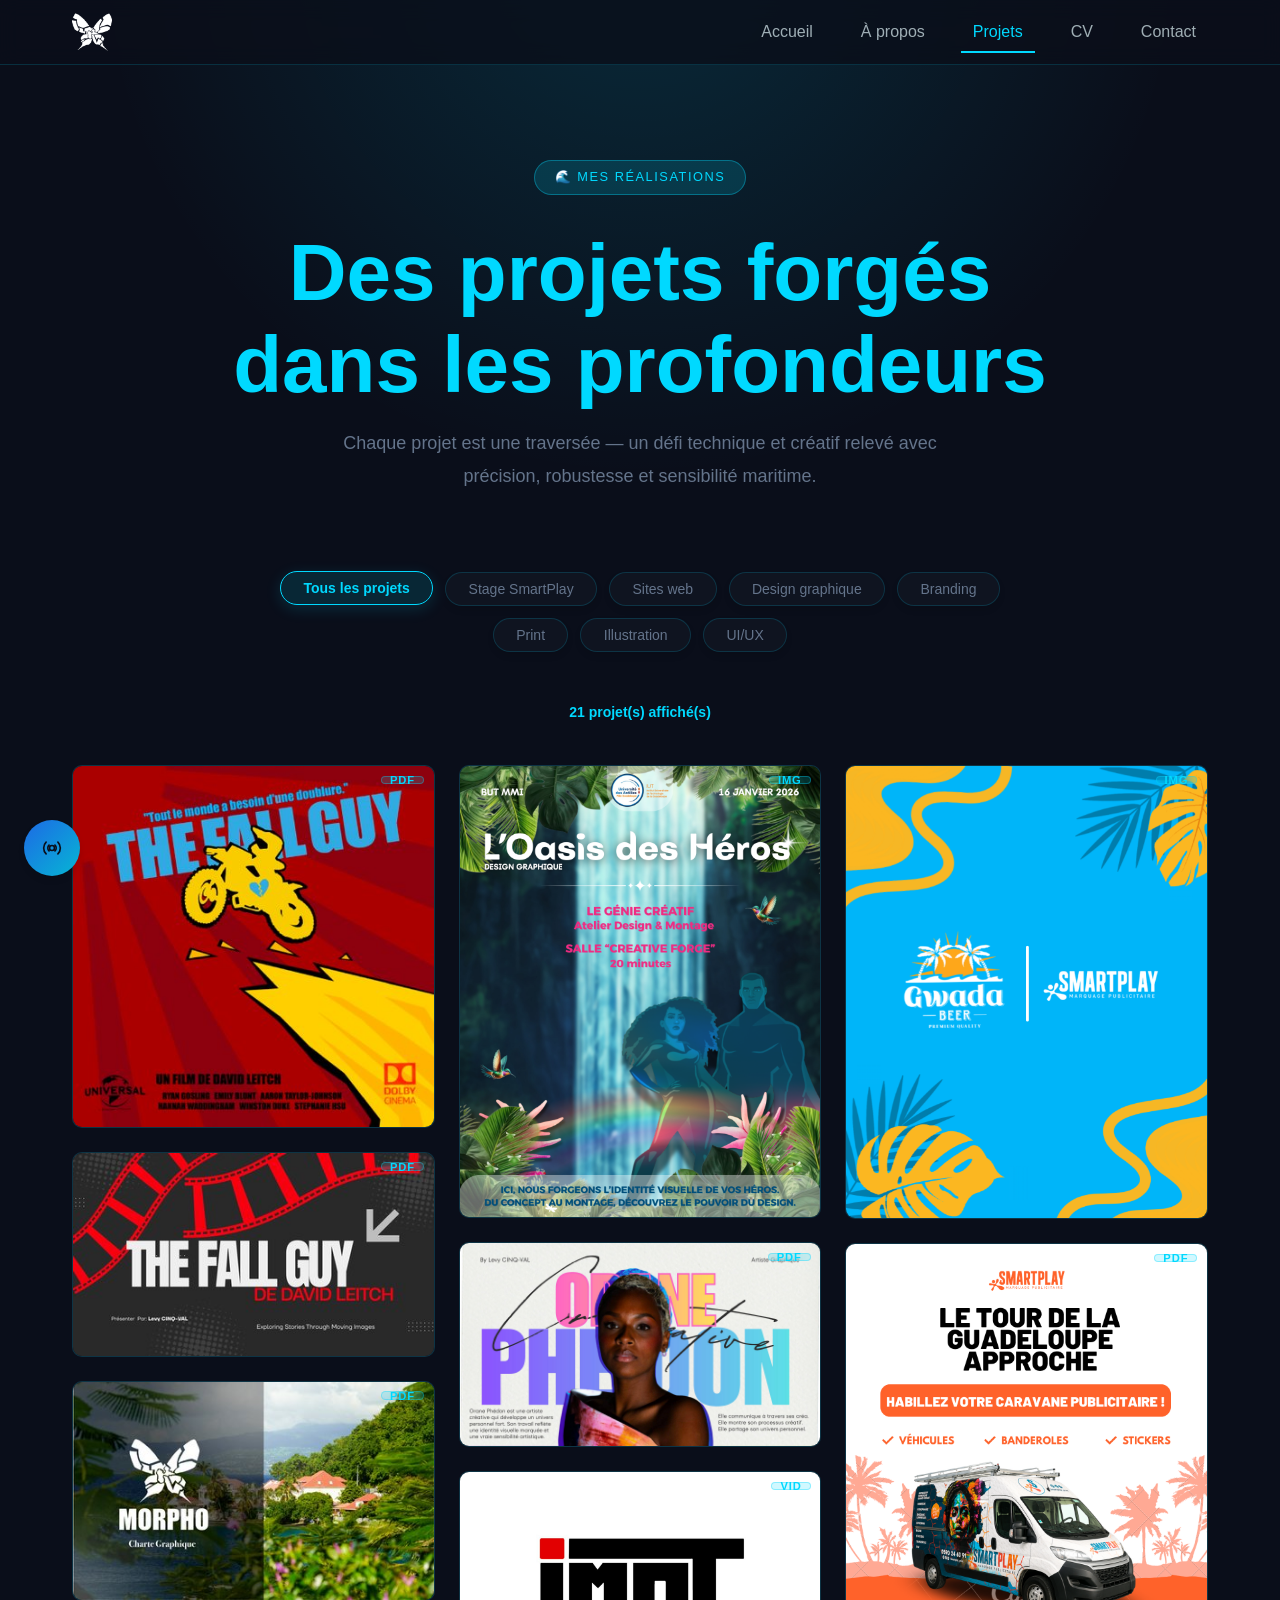
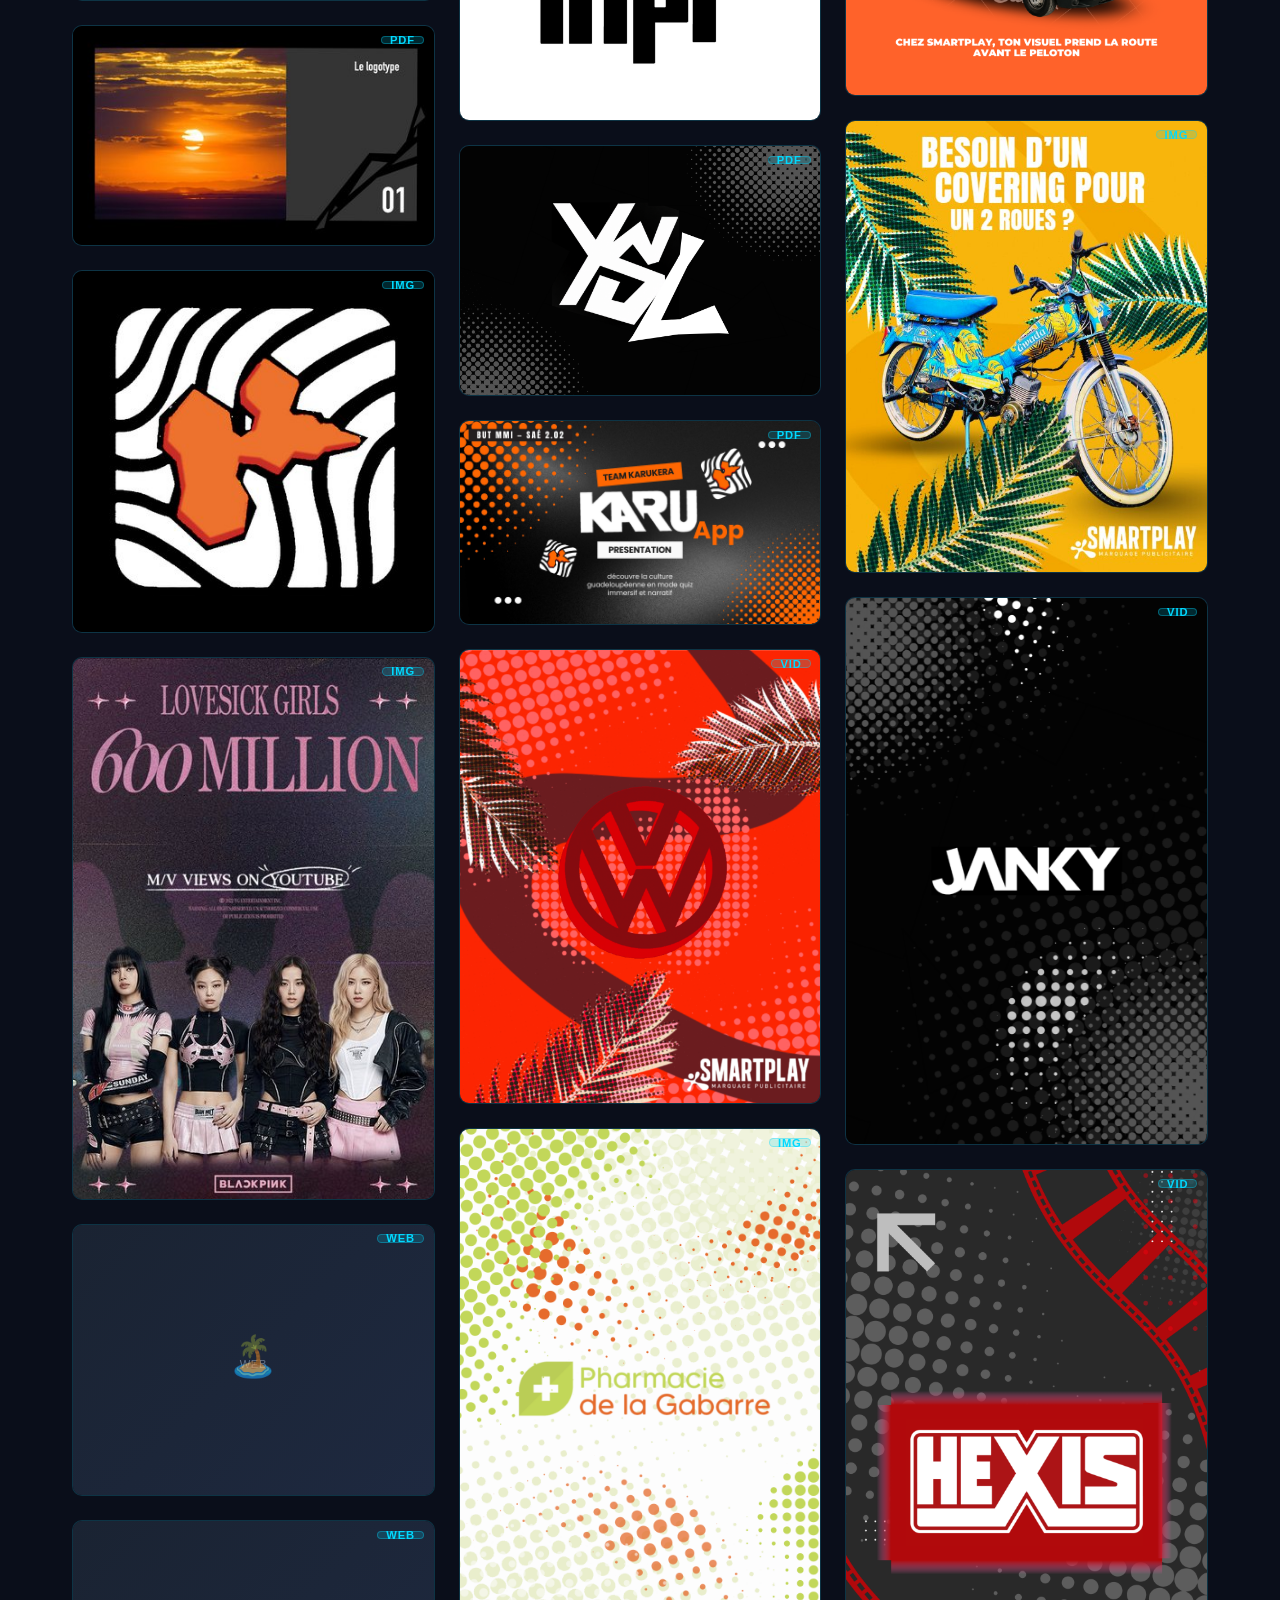
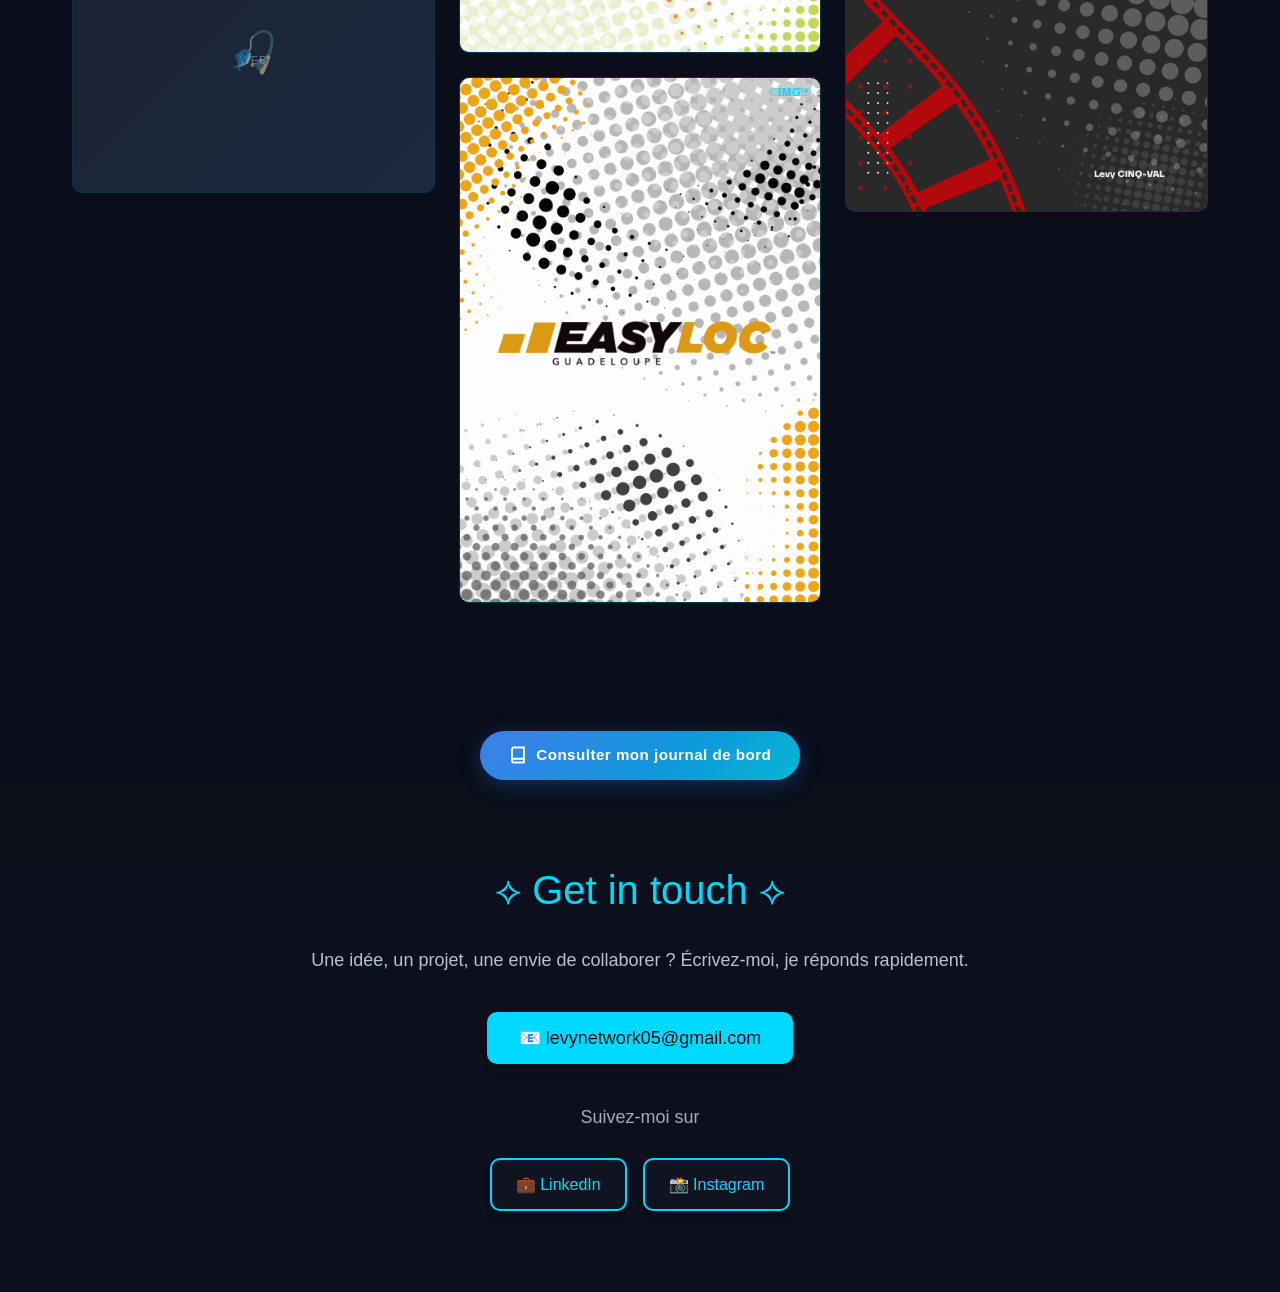
==== commit 0d133751: "Update project.html" ====
--- a/project.html
+++ b/project.html
@@ -368,7 +368,7 @@
 
   <!-- Journal de bord de stage — ressource complémentaire -->
   <section class="journal-section">
-    <a href="projects/Journal_de_bord_stage.pdf" target="_blank" rel="noopener" class="btn-cv-cta">
+    <a href="file:///C:/Users/Levy/Desktop/Journal_de_Stage.html" target="_blank" rel="noopener" class="btn-cv-cta">
       <svg viewBox="0 0 24 24" fill="none" stroke="currentColor" stroke-width="2.5" stroke-linecap="round" stroke-linejoin="round">
         <path d="M4 19.5A2.5 2.5 0 016.5 17H20"/>
         <path d="M6.5 2H20v20H6.5A2.5 2.5 0 014 19.5v-15A2.5 2.5 0 016.5 2z"/>
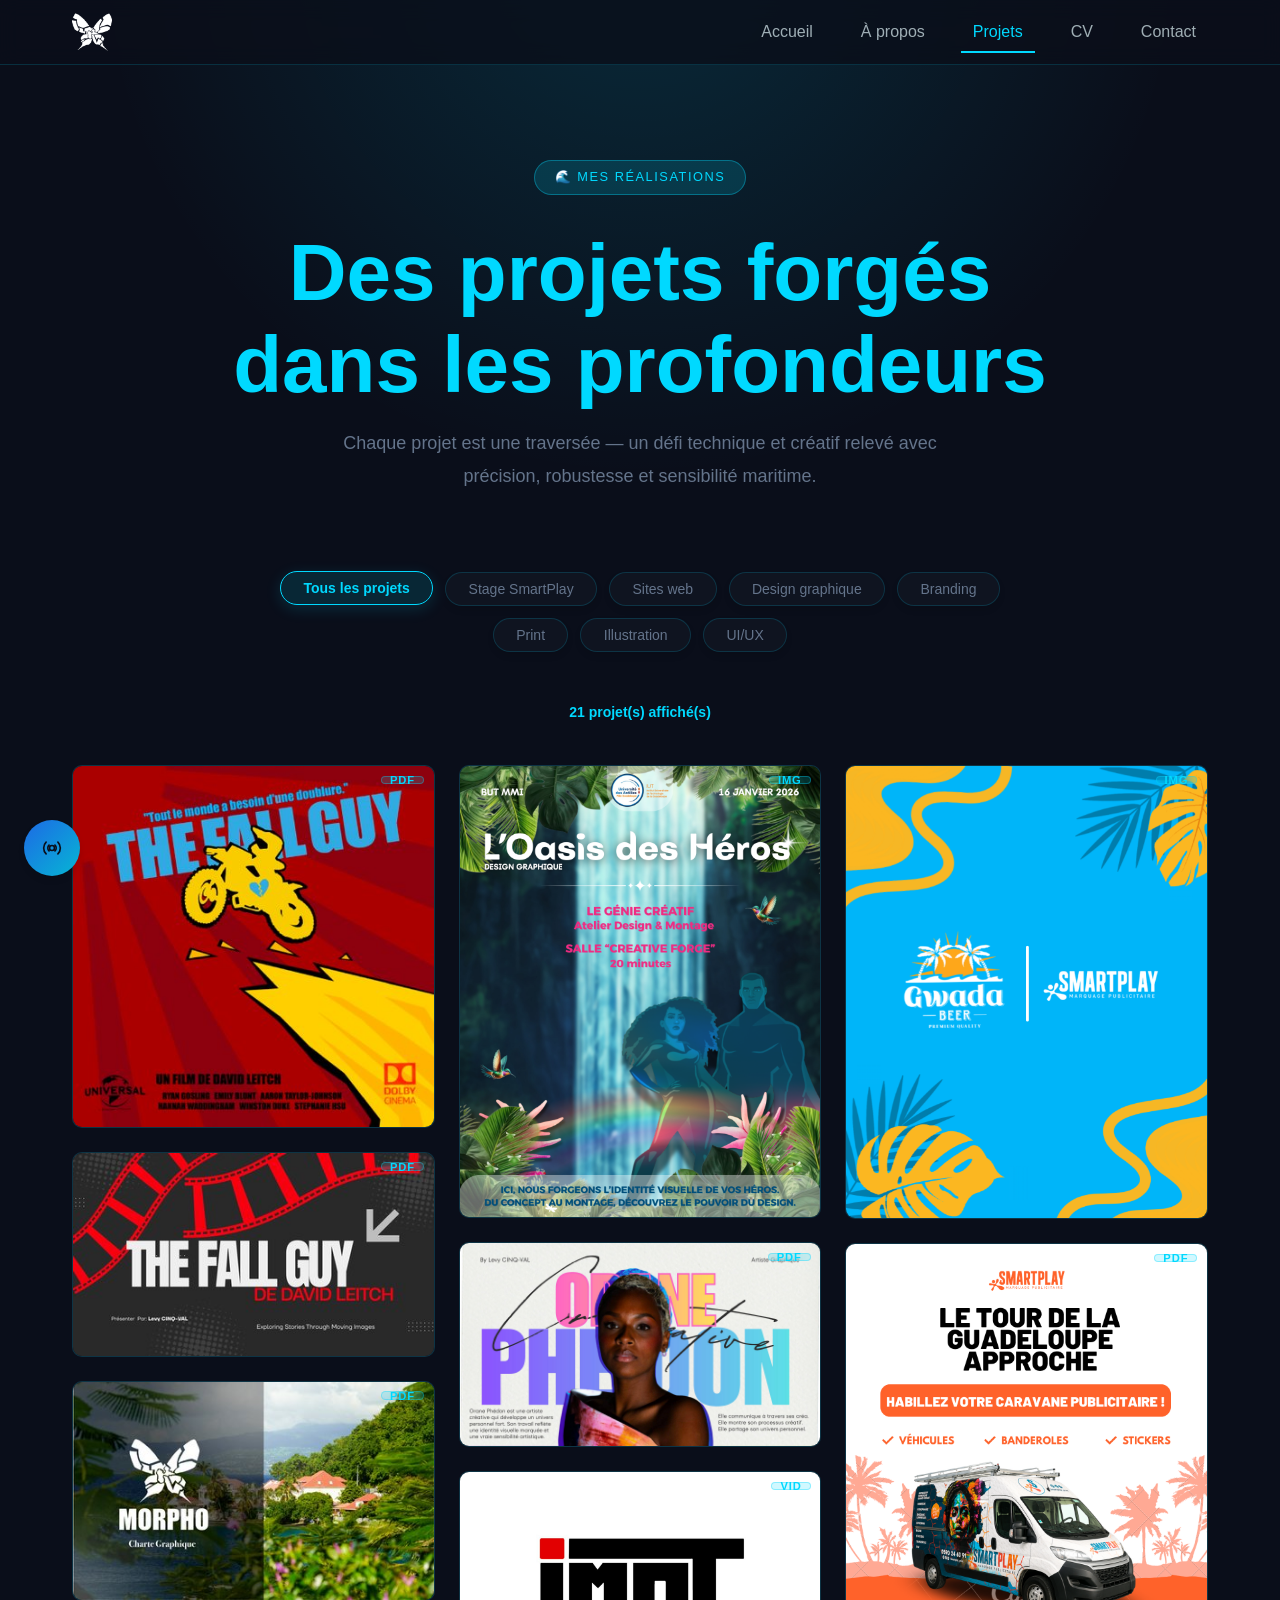
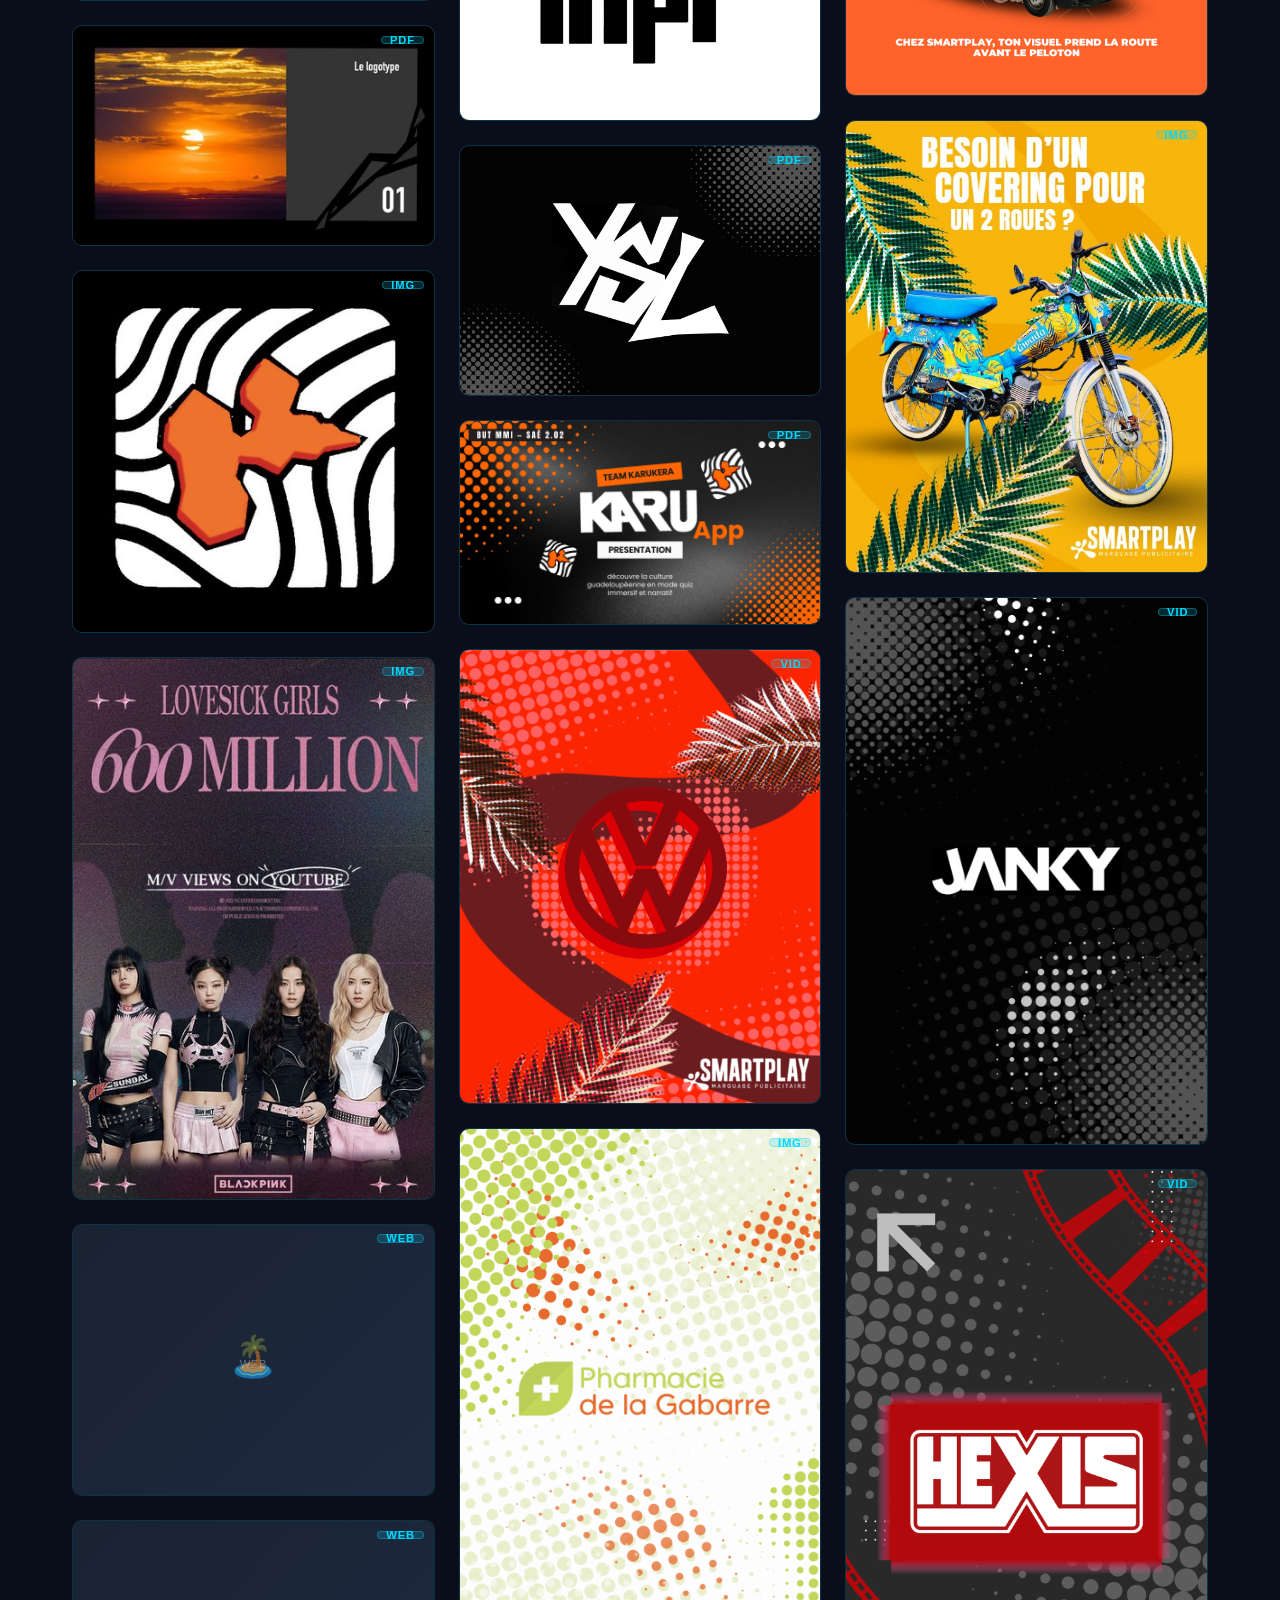
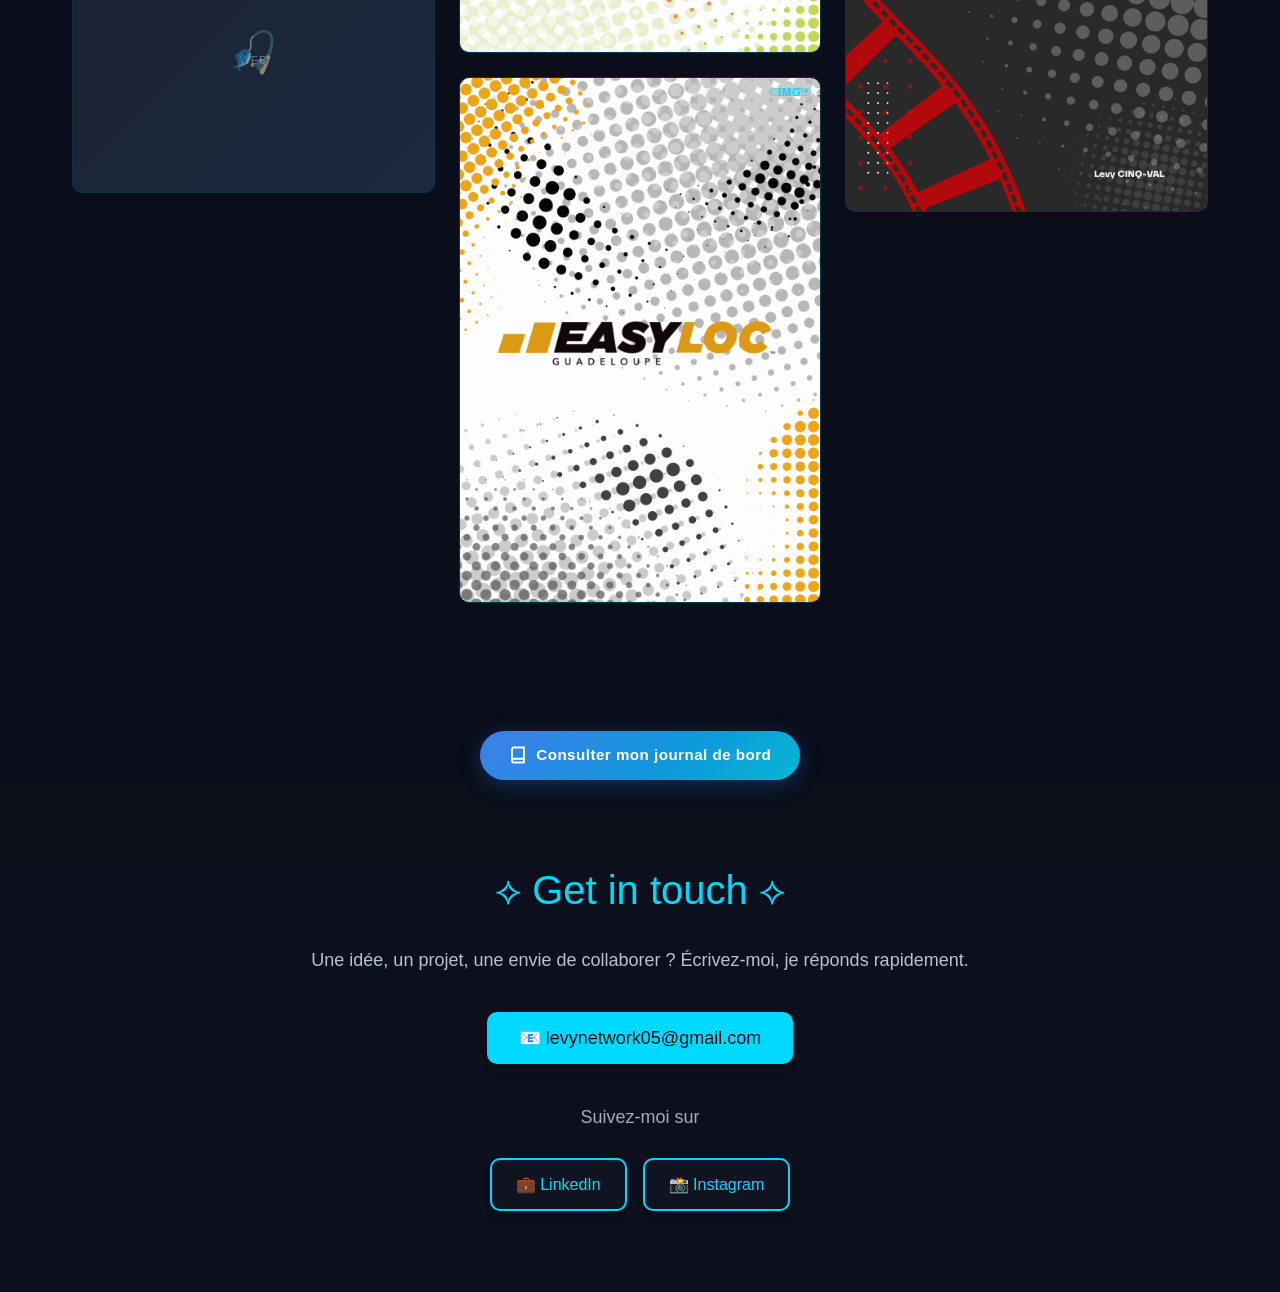
==== commit b19d2a6d: "Update project.html" ====
--- a/project.html
+++ b/project.html
@@ -368,7 +368,7 @@
 
   <!-- Journal de bord de stage — ressource complémentaire -->
   <section class="journal-section">
-    <a href="file:///C:/Users/Levy/Desktop/Journal_de_Stage.html" target="_blank" rel="noopener" class="btn-cv-cta">
+    <a href="https://tonpseudo.github.io/journal-de-stage/" target="_blank" rel="noopener" class="btn-cv-cta">
       <svg viewBox="0 0 24 24" fill="none" stroke="currentColor" stroke-width="2.5" stroke-linecap="round" stroke-linejoin="round">
         <path d="M4 19.5A2.5 2.5 0 016.5 17H20"/>
         <path d="M6.5 2H20v20H6.5A2.5 2.5 0 014 19.5v-15A2.5 2.5 0 016.5 2z"/>
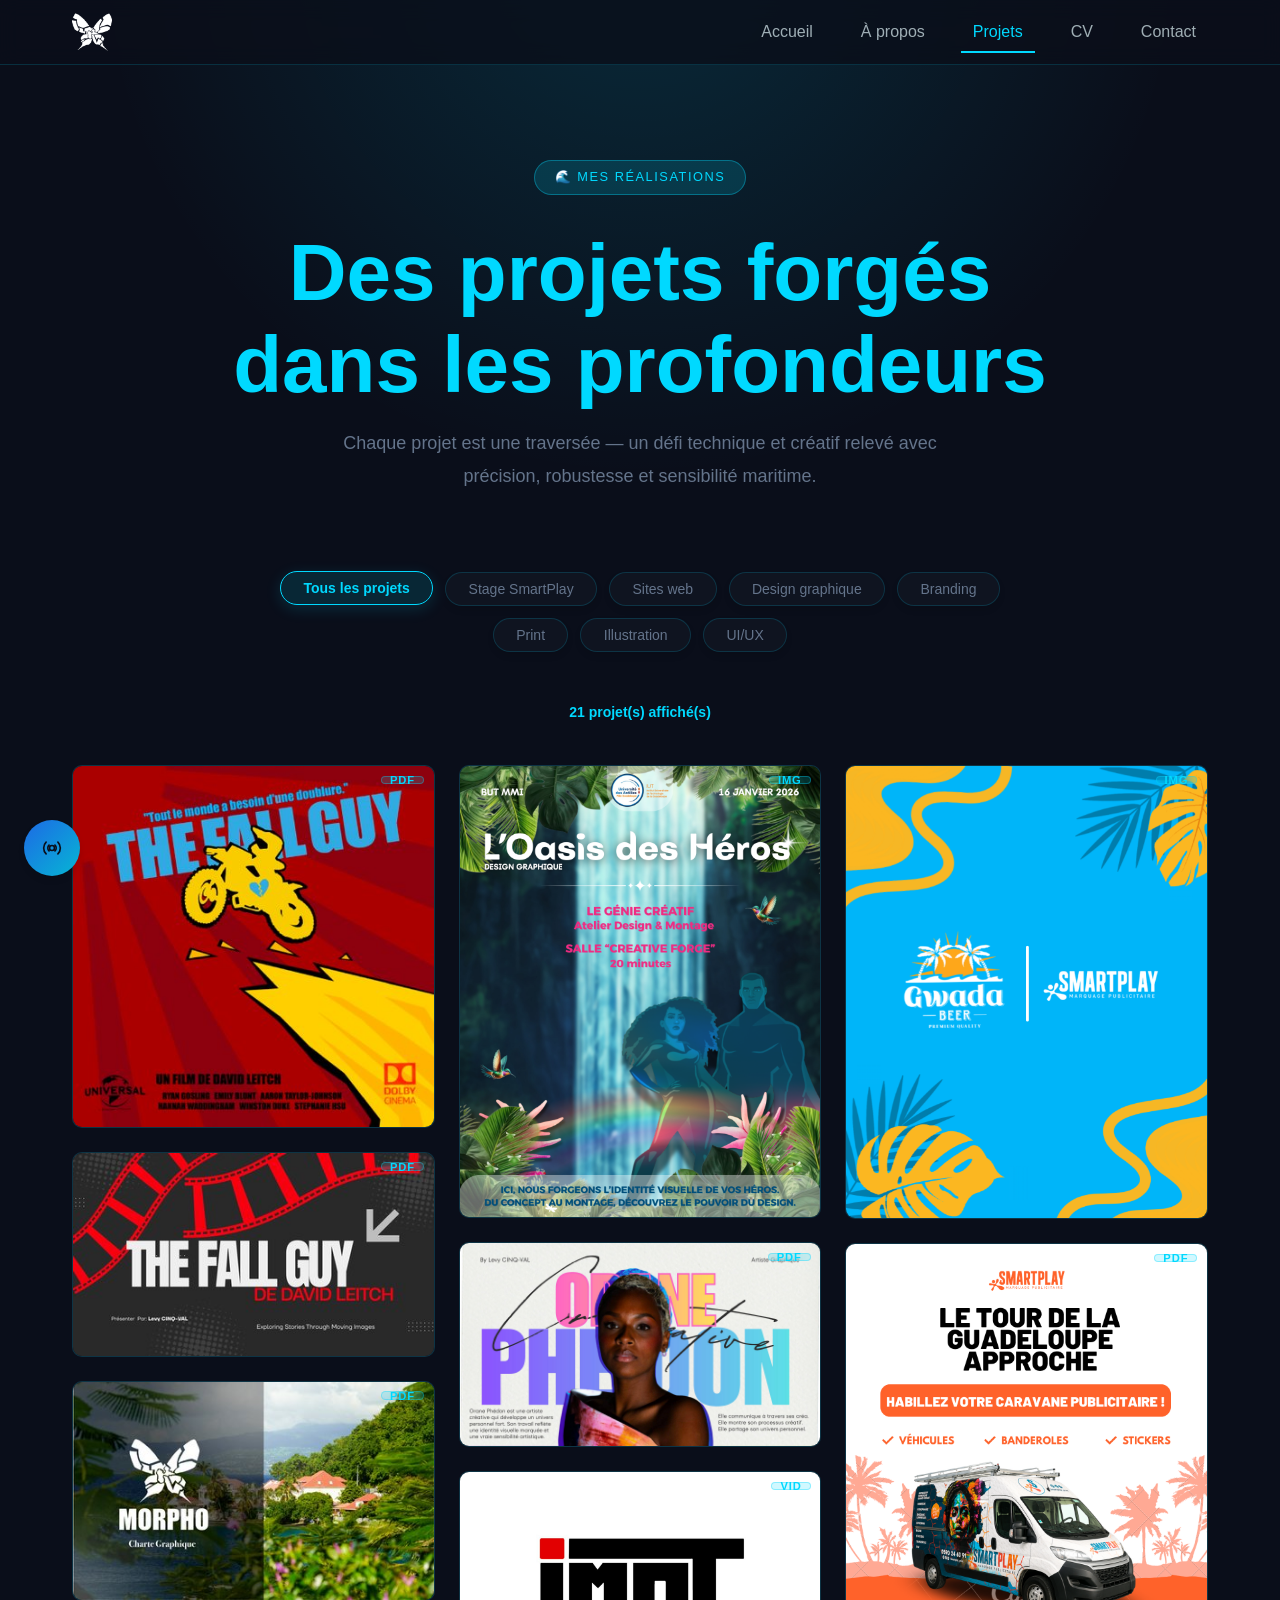
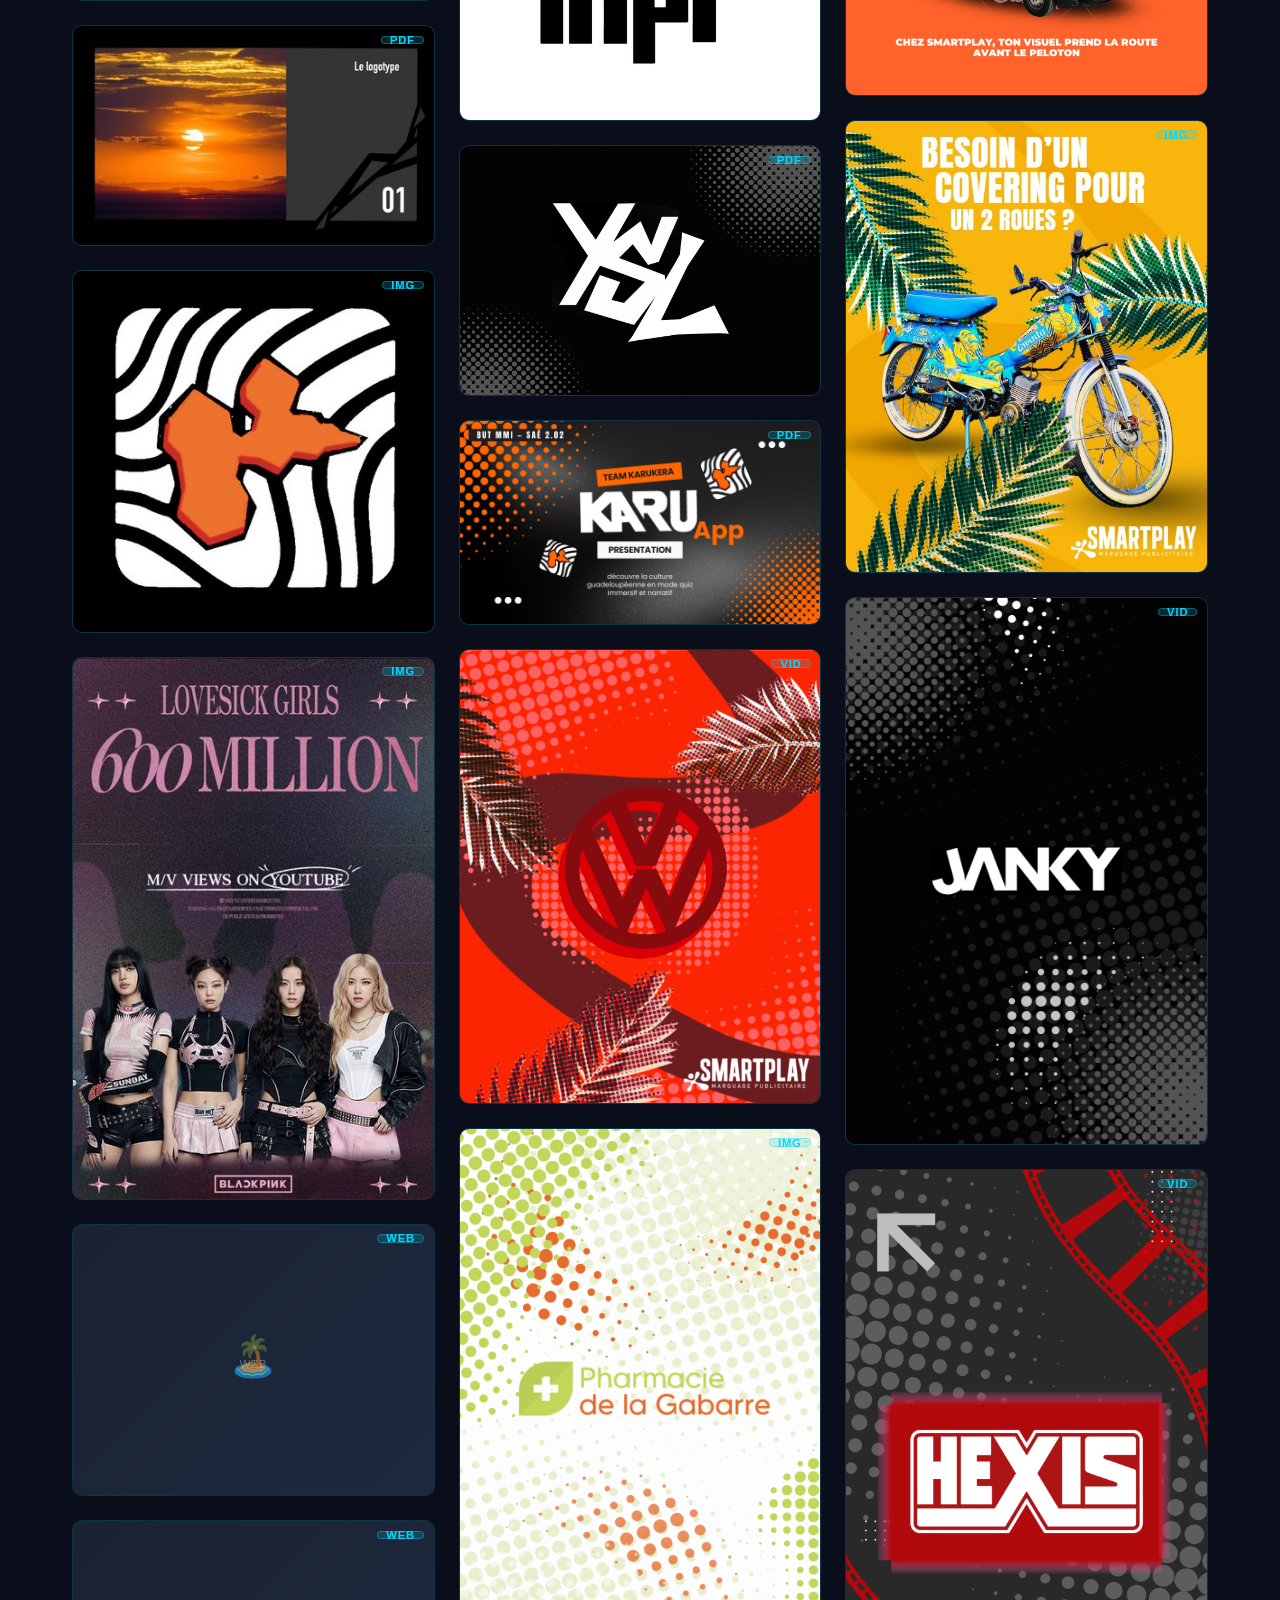
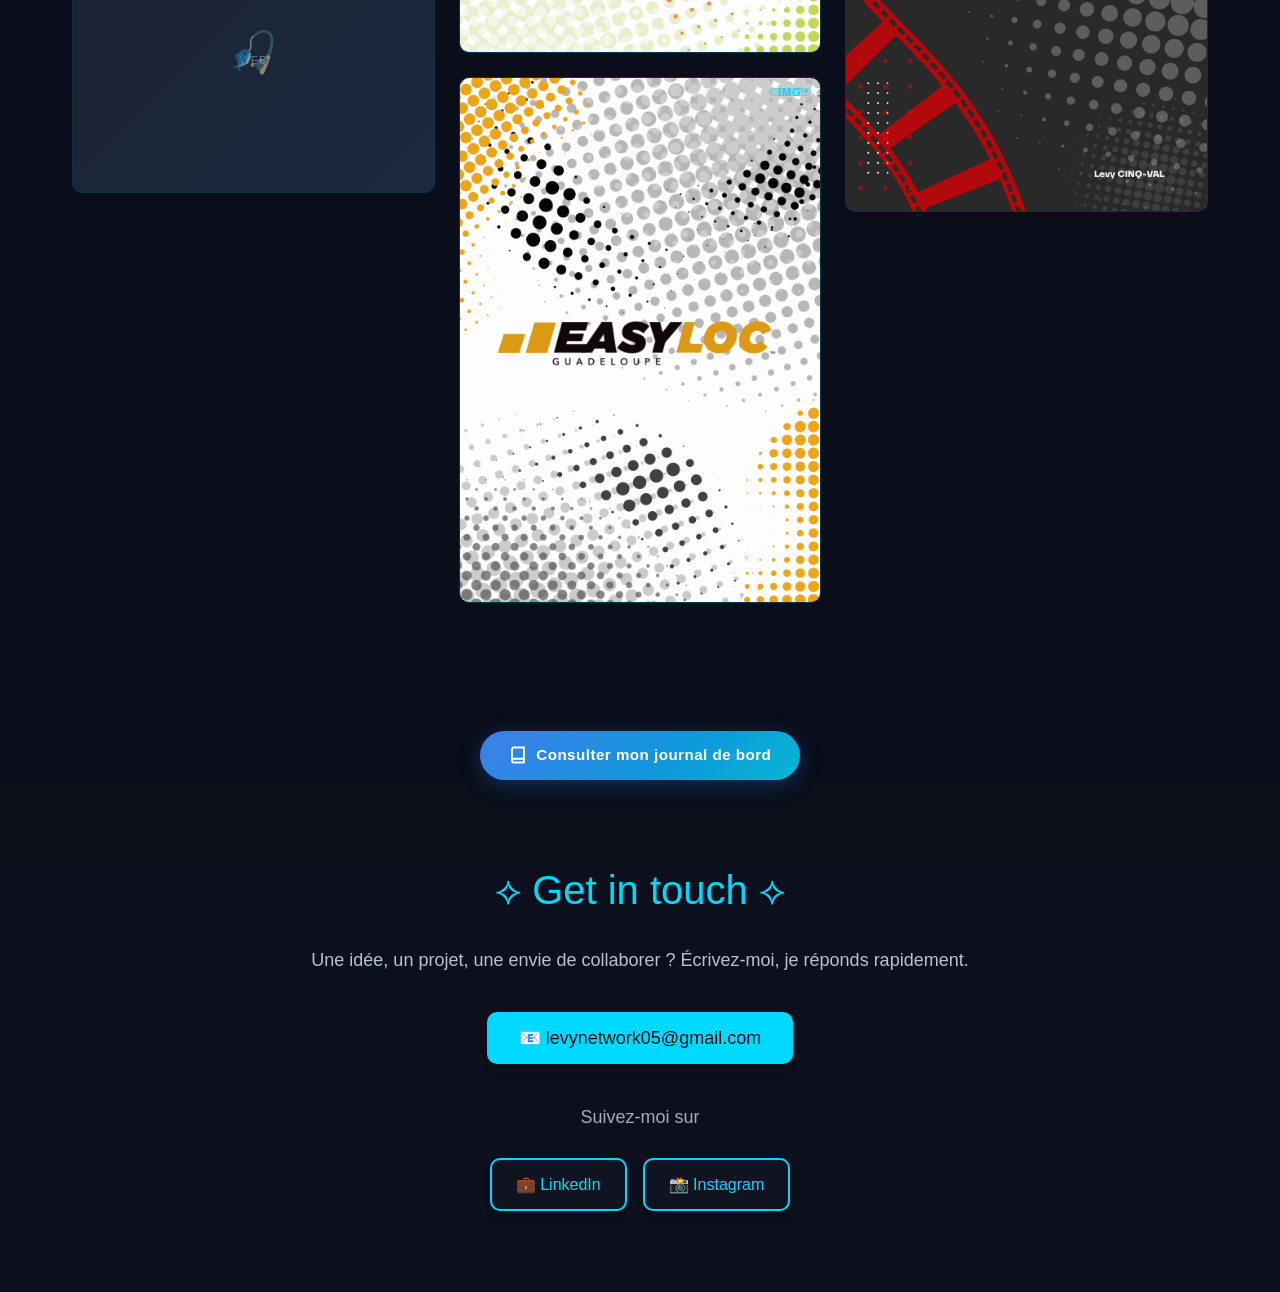
==== commit 7cbf316e: "Update project.html" ====
--- a/project.html
+++ b/project.html
@@ -368,10 +368,10 @@
 
   <!-- Journal de bord de stage — ressource complémentaire -->
   <section class="journal-section">
-    <a href="https://tonpseudo.github.io/journal-de-stage/" target="_blank" rel="noopener" class="btn-cv-cta">
+    <a href="journal.html" target="_blank" rel="noopener" class="btn-cv-cta">
       <svg viewBox="0 0 24 24" fill="none" stroke="currentColor" stroke-width="2.5" stroke-linecap="round" stroke-linejoin="round">
-        <path d="M4 19.5A2.5 2.5 0 016.5 17H20"/>
-        <path d="M6.5 2H20v20H6.5A2.5 2.5 0 014 19.5v-15A2.5 2.5 0 016.5 2z"/>
+        <path d="M4 19.5A2.5 2.5 0 016.5 17H20"></path>
+        <path d="M6.5 2H20v20H6.5A2.5 2.5 0 014 19.5v-15A2.5 2.5 0 016.5 2z"></path>
       </svg>
       <span data-i18n="projects.journal.cta">Consulter mon journal de bord</span>
     </a>
